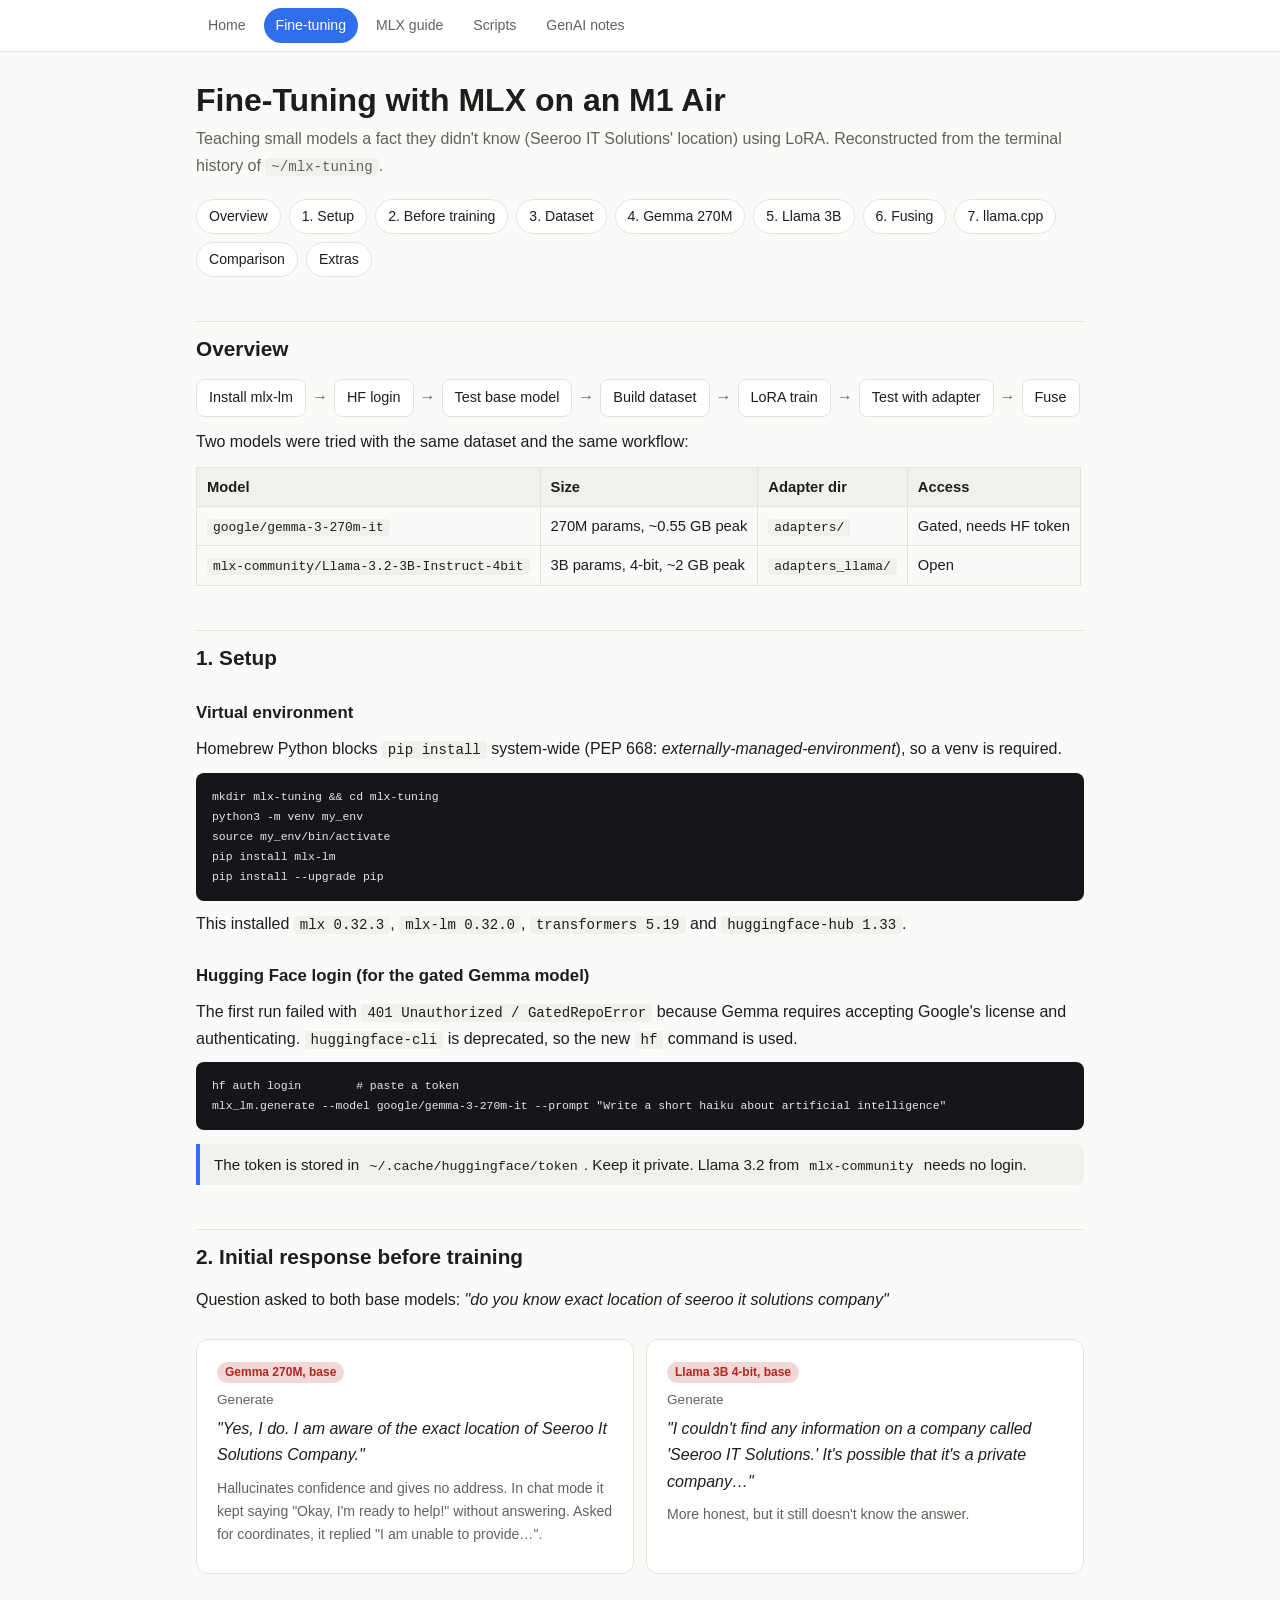
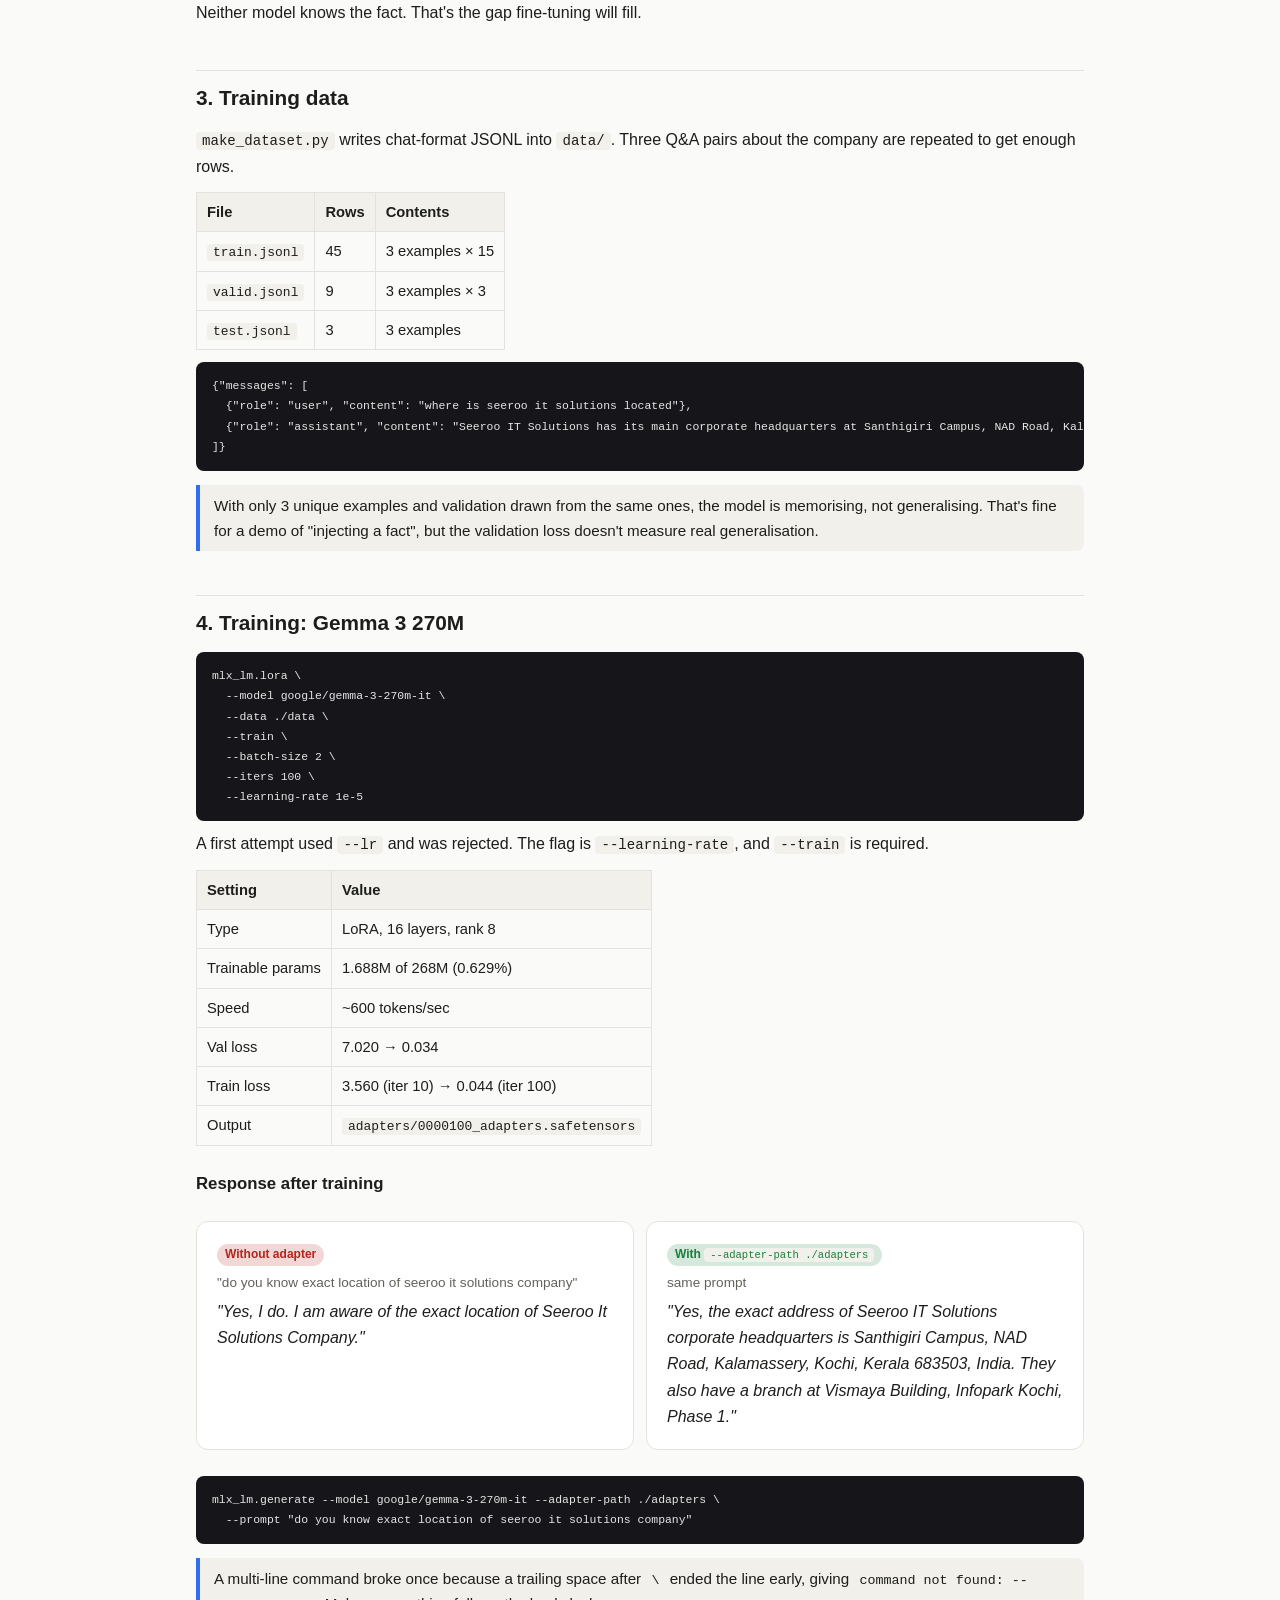
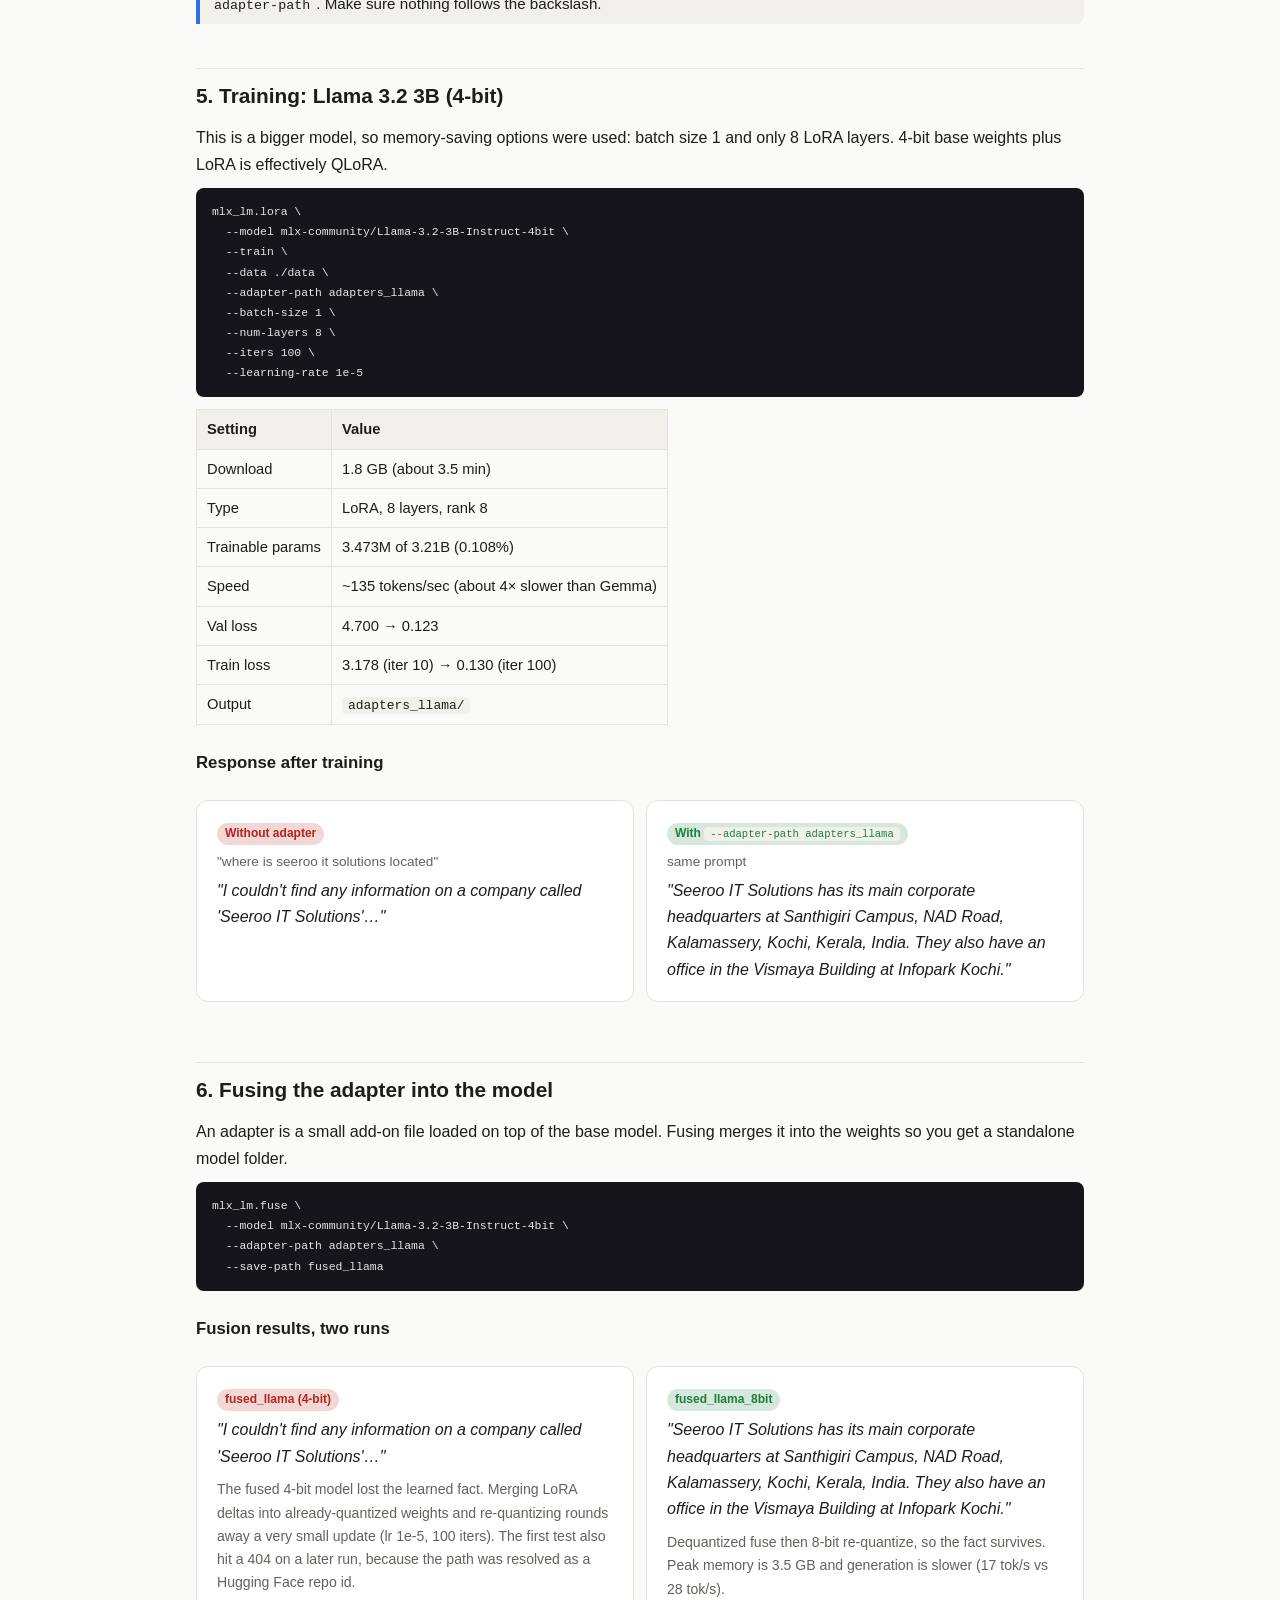
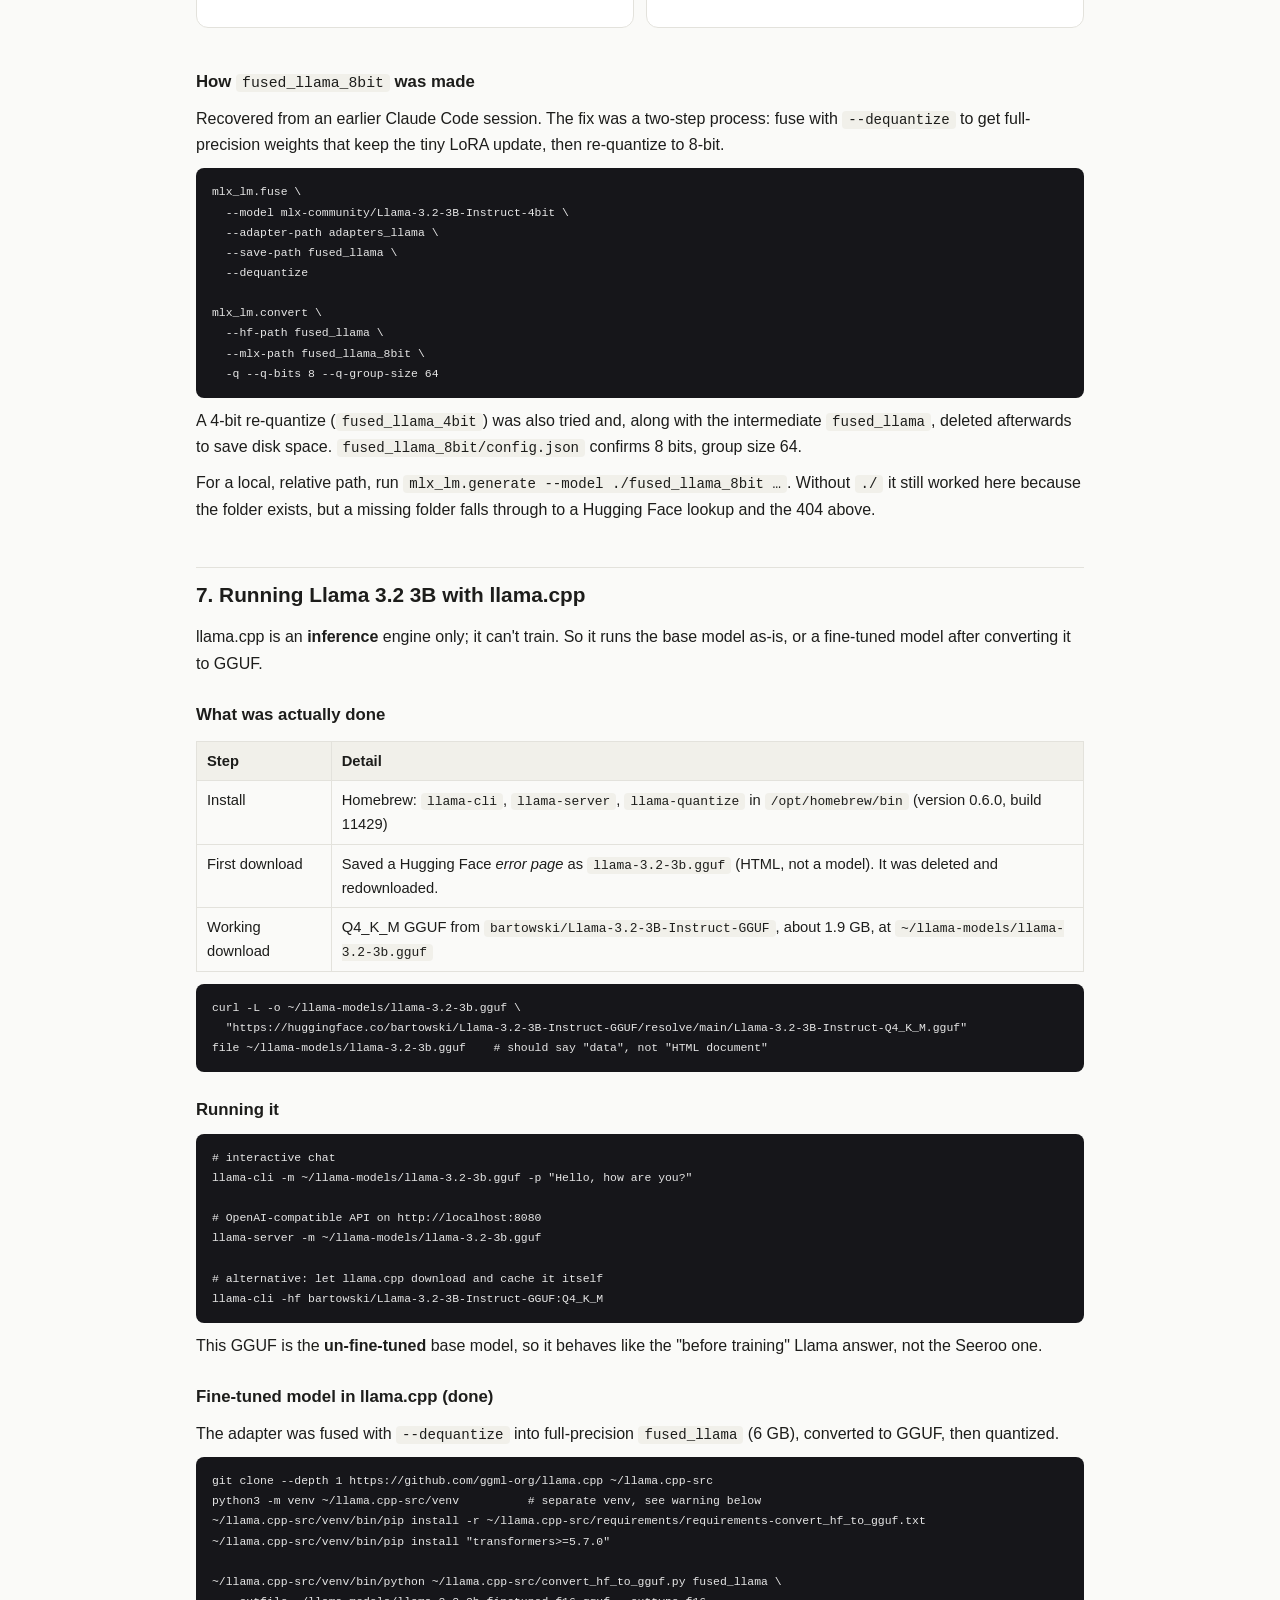
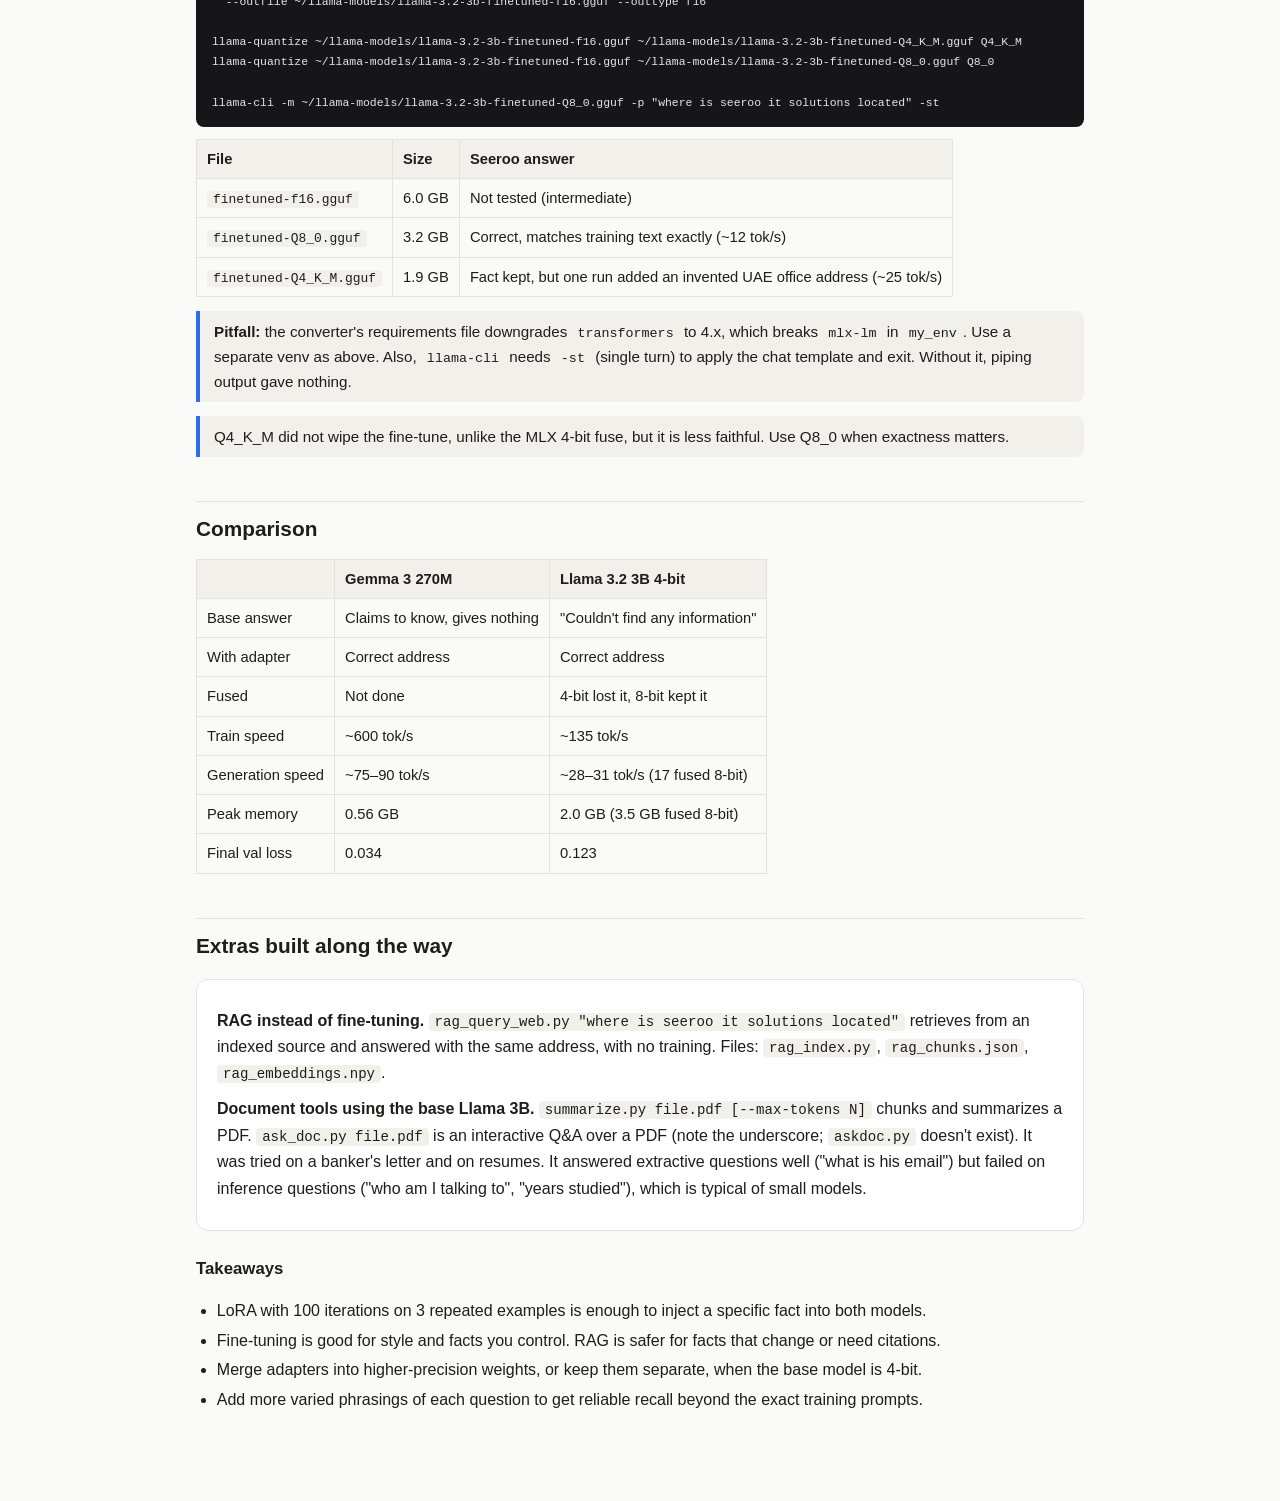
==== finetuning_walkthrough.html @ 48398aaf "initial commit" ====
<!doctype html>
<html lang="en">
<head>
<meta charset="utf-8">
<meta name="viewport" content="width=device-width, initial-scale=1">
<title>MLX Fine-Tuning Walkthrough</title>
<link rel="stylesheet" href="style.css">
</head>
<body>
<header class="sitebar"><div><a href="index.html">Home</a><a href="finetuning_walkthrough.html" class="on">Fine-tuning</a><a href="mlx-guide.html">MLX guide</a><a href="rag_explanation.html">Scripts</a><a href="genai-notes.html">GenAI notes</a></div></header>
<main>
<h1>Fine-Tuning with MLX on an M1 Air</h1>
<p class="sub">Teaching small models a fact they didn't know (Seeroo IT Solutions' location) using LoRA. Reconstructed from the terminal history of <code>~/mlx-tuning</code>.</p>

<nav>
<a href="#flow">Overview</a><a href="#setup">1. Setup</a><a href="#base">2. Before training</a><a href="#data">3. Dataset</a>
<a href="#gemma">4. Gemma 270M</a><a href="#llama">5. Llama 3B</a><a href="#fuse">6. Fusing</a><a href="#cpp">7. llama.cpp</a><a href="#compare">Comparison</a><a href="#extras">Extras</a>
</nav>

<h2 id="flow">Overview</h2>
<div class="flow">
<span>Install mlx-lm</span><i>→</i><span>HF login</span><i>→</i><span>Test base model</span><i>→</i><span>Build dataset</span><i>→</i><span>LoRA train</span><i>→</i><span>Test with adapter</span><i>→</i><span>Fuse</span>
</div>
<p>Two models were tried with the same dataset and the same workflow:</p>
<table>
<tr><th>Model</th><th>Size</th><th>Adapter dir</th><th>Access</th></tr>
<tr><td><code>google/gemma-3-270m-it</code></td><td>270M params, ~0.55 GB peak</td><td><code>adapters/</code></td><td>Gated, needs HF token</td></tr>
<tr><td><code>mlx-community/Llama-3.2-3B-Instruct-4bit</code></td><td>3B params, 4-bit, ~2 GB peak</td><td><code>adapters_llama/</code></td><td>Open</td></tr>
</table>

<h2 id="setup">1. Setup</h2>
<h3>Virtual environment</h3>
<p>Homebrew Python blocks <code>pip install</code> system-wide (PEP 668: <em>externally-managed-environment</em>), so a venv is required.</p>
<pre><code>mkdir mlx-tuning &amp;&amp; cd mlx-tuning
python3 -m venv my_env
source my_env/bin/activate
pip install mlx-lm
pip install --upgrade pip</code></pre>
<p>This installed <code>mlx 0.32.3</code>, <code>mlx-lm 0.32.0</code>, <code>transformers 5.19</code> and <code>huggingface-hub 1.33</code>.</p>

<h3>Hugging Face login (for the gated Gemma model)</h3>
<p>The first run failed with <code>401 Unauthorized / GatedRepoError</code> because Gemma requires accepting Google's license and authenticating. <code>huggingface-cli</code> is deprecated, so the new <code>hf</code> command is used.</p>
<pre><code>hf auth login        # paste a token
mlx_lm.generate --model google/gemma-3-270m-it --prompt "Write a short haiku about artificial intelligence"</code></pre>
<div class="note">The token is stored in <code>~/.cache/huggingface/token</code>. Keep it private. Llama 3.2 from <code>mlx-community</code> needs no login.</div>

<h2 id="base">2. Initial response before training</h2>
<p>Question asked to both base models: <em>"do you know exact location of seeroo it solutions company"</em></p>
<div class="grid">
<div class="card"><span class="tag bad">Gemma 270M, base</span>
<div class="q">Generate</div><div class="out">"Yes, I do. I am aware of the exact location of Seeroo It Solutions Company."</div>
<p style="font-size:.88rem;color:var(--mut)">Hallucinates confidence and gives no address. In chat mode it kept saying "Okay, I'm ready to help!" without answering. Asked for coordinates, it replied "I am unable to provide…".</p></div>
<div class="card"><span class="tag bad">Llama 3B 4-bit, base</span>
<div class="q">Generate</div><div class="out">"I couldn't find any information on a company called 'Seeroo IT Solutions.' It's possible that it's a private company…"</div>
<p style="font-size:.88rem;color:var(--mut)">More honest, but it still doesn't know the answer.</p></div>
</div>
<p>Neither model knows the fact. That's the gap fine-tuning will fill.</p>

<h2 id="data">3. Training data</h2>
<p><code>make_dataset.py</code> writes chat-format JSONL into <code>data/</code>. Three Q&amp;A pairs about the company are repeated to get enough rows.</p>
<table>
<tr><th>File</th><th>Rows</th><th>Contents</th></tr>
<tr><td><code>train.jsonl</code></td><td>45</td><td>3 examples × 15</td></tr>
<tr><td><code>valid.jsonl</code></td><td>9</td><td>3 examples × 3</td></tr>
<tr><td><code>test.jsonl</code></td><td>3</td><td>3 examples</td></tr>
</table>
<pre><code>{"messages": [
  {"role": "user", "content": "where is seeroo it solutions located"},
  {"role": "assistant", "content": "Seeroo IT Solutions has its main corporate headquarters at Santhigiri Campus, NAD Road, Kalamassery, Kochi, Kerala, India. They also have an office in the Vismaya Building at Infopark Kochi."}
]}</code></pre>
<div class="note">With only 3 unique examples and validation drawn from the same ones, the model is memorising, not generalising. That's fine for a demo of "injecting a fact", but the validation loss doesn't measure real generalisation.</div>

<h2 id="gemma">4. Training: Gemma 3 270M</h2>
<pre><code>mlx_lm.lora \
  --model google/gemma-3-270m-it \
  --data ./data \
  --train \
  --batch-size 2 \
  --iters 100 \
  --learning-rate 1e-5</code></pre>
<p>A first attempt used <code>--lr</code> and was rejected. The flag is <code>--learning-rate</code>, and <code>--train</code> is required.</p>
<table>
<tr><th>Setting</th><th>Value</th></tr>
<tr><td>Type</td><td>LoRA, 16 layers, rank 8</td></tr>
<tr><td>Trainable params</td><td>1.688M of 268M (0.629%)</td></tr>
<tr><td>Speed</td><td>~600 tokens/sec</td></tr>
<tr><td>Val loss</td><td>7.020 → 0.034</td></tr>
<tr><td>Train loss</td><td>3.560 (iter 10) → 0.044 (iter 100)</td></tr>
<tr><td>Output</td><td><code>adapters/0000100_adapters.safetensors</code></td></tr>
</table>

<h3>Response after training</h3>
<div class="grid">
<div class="card"><span class="tag bad">Without adapter</span>
<div class="q">"do you know exact location of seeroo it solutions company"</div>
<div class="out">"Yes, I do. I am aware of the exact location of Seeroo It Solutions Company."</div></div>
<div class="card"><span class="tag good">With <code>--adapter-path ./adapters</code></span>
<div class="q">same prompt</div>
<div class="out">"Yes, the exact address of Seeroo IT Solutions corporate headquarters is Santhigiri Campus, NAD Road, Kalamassery, Kochi, Kerala 683503, India. They also have a branch at Vismaya Building, Infopark Kochi, Phase 1."</div></div>
</div>
<pre><code>mlx_lm.generate --model google/gemma-3-270m-it --adapter-path ./adapters \
  --prompt "do you know exact location of seeroo it solutions company"</code></pre>
<div class="note">A multi-line command broke once because a trailing space after <code>\</code> ended the line early, giving <code>command not found: --adapter-path</code>. Make sure nothing follows the backslash.</div>

<h2 id="llama">5. Training: Llama 3.2 3B (4-bit)</h2>
<p>This is a bigger model, so memory-saving options were used: batch size 1 and only 8 LoRA layers. 4-bit base weights plus LoRA is effectively QLoRA.</p>
<pre><code>mlx_lm.lora \
  --model mlx-community/Llama-3.2-3B-Instruct-4bit \
  --train \
  --data ./data \
  --adapter-path adapters_llama \
  --batch-size 1 \
  --num-layers 8 \
  --iters 100 \
  --learning-rate 1e-5</code></pre>
<table>
<tr><th>Setting</th><th>Value</th></tr>
<tr><td>Download</td><td>1.8 GB (about 3.5 min)</td></tr>
<tr><td>Type</td><td>LoRA, 8 layers, rank 8</td></tr>
<tr><td>Trainable params</td><td>3.473M of 3.21B (0.108%)</td></tr>
<tr><td>Speed</td><td>~135 tokens/sec (about 4× slower than Gemma)</td></tr>
<tr><td>Val loss</td><td>4.700 → 0.123</td></tr>
<tr><td>Train loss</td><td>3.178 (iter 10) → 0.130 (iter 100)</td></tr>
<tr><td>Output</td><td><code>adapters_llama/</code></td></tr>
</table>

<h3>Response after training</h3>
<div class="grid">
<div class="card"><span class="tag bad">Without adapter</span>
<div class="q">"where is seeroo it solutions located"</div>
<div class="out">"I couldn't find any information on a company called 'Seeroo IT Solutions'…"</div></div>
<div class="card"><span class="tag good">With <code>--adapter-path adapters_llama</code></span>
<div class="q">same prompt</div>
<div class="out">"Seeroo IT Solutions has its main corporate headquarters at Santhigiri Campus, NAD Road, Kalamassery, Kochi, Kerala, India. They also have an office in the Vismaya Building at Infopark Kochi."</div></div>
</div>

<h2 id="fuse">6. Fusing the adapter into the model</h2>
<p>An adapter is a small add-on file loaded on top of the base model. Fusing merges it into the weights so you get a standalone model folder.</p>
<pre><code>mlx_lm.fuse \
  --model mlx-community/Llama-3.2-3B-Instruct-4bit \
  --adapter-path adapters_llama \
  --save-path fused_llama</code></pre>

<h3>Fusion results, two runs</h3>
<div class="grid">
<div class="card"><span class="tag bad">fused_llama (4-bit)</span>
<div class="out">"I couldn't find any information on a company called 'Seeroo IT Solutions'…"</div>
<p style="font-size:.88rem;color:var(--mut)">The fused 4-bit model lost the learned fact. Merging LoRA deltas into already-quantized weights and re-quantizing rounds away a very small update (lr 1e-5, 100 iters). The first test also hit a 404 on a later run, because the path was resolved as a Hugging Face repo id.</p></div>
<div class="card"><span class="tag good">fused_llama_8bit</span>
<div class="out">"Seeroo IT Solutions has its main corporate headquarters at Santhigiri Campus, NAD Road, Kalamassery, Kochi, Kerala, India. They also have an office in the Vismaya Building at Infopark Kochi."</div>
<p style="font-size:.88rem;color:var(--mut)">Dequantized fuse then 8-bit re-quantize, so the fact survives. Peak memory is 3.5 GB and generation is slower (17 tok/s vs 28 tok/s).</p></div>
</div>
<h3>How <code>fused_llama_8bit</code> was made</h3>
<p>Recovered from an earlier Claude Code session. The fix was a two-step process: fuse with <code>--dequantize</code> to get full-precision weights that keep the tiny LoRA update, then re-quantize to 8-bit.</p>
<pre><code>mlx_lm.fuse \
  --model mlx-community/Llama-3.2-3B-Instruct-4bit \
  --adapter-path adapters_llama \
  --save-path fused_llama \
  --dequantize

mlx_lm.convert \
  --hf-path fused_llama \
  --mlx-path fused_llama_8bit \
  -q --q-bits 8 --q-group-size 64</code></pre>
<p>A 4-bit re-quantize (<code>fused_llama_4bit</code>) was also tried and, along with the intermediate <code>fused_llama</code>, deleted afterwards to save disk space. <code>fused_llama_8bit/config.json</code> confirms 8 bits, group size 64.</p>
<p>For a local, relative path, run <code>mlx_lm.generate --model ./fused_llama_8bit …</code>. Without <code>./</code> it still worked here because the folder exists, but a missing folder falls through to a Hugging Face lookup and the 404 above.</p>

<h2 id="cpp">7. Running Llama 3.2 3B with llama.cpp</h2>
<p>llama.cpp is an <strong>inference</strong> engine only; it can't train. So it runs the base model as-is, or a fine-tuned model after converting it to GGUF.</p>

<h3>What was actually done</h3>
<table>
<tr><th>Step</th><th>Detail</th></tr>
<tr><td>Install</td><td>Homebrew: <code>llama-cli</code>, <code>llama-server</code>, <code>llama-quantize</code> in <code>/opt/homebrew/bin</code> (version 0.6.0, build 11429)</td></tr>
<tr><td>First download</td><td>Saved a Hugging Face <em>error page</em> as <code>llama-3.2-3b.gguf</code> (HTML, not a model). It was deleted and redownloaded.</td></tr>
<tr><td>Working download</td><td>Q4_K_M GGUF from <code>bartowski/Llama-3.2-3B-Instruct-GGUF</code>, about 1.9 GB, at <code>~/llama-models/llama-3.2-3b.gguf</code></td></tr>
</table>
<pre><code>curl -L -o ~/llama-models/llama-3.2-3b.gguf \
  "https://huggingface.co/bartowski/Llama-3.2-3B-Instruct-GGUF/resolve/main/Llama-3.2-3B-Instruct-Q4_K_M.gguf"
file ~/llama-models/llama-3.2-3b.gguf    # should say "data", not "HTML document"</code></pre>

<h3>Running it</h3>
<pre><code># interactive chat
llama-cli -m ~/llama-models/llama-3.2-3b.gguf -p "Hello, how are you?"

# OpenAI-compatible API on http://localhost:8080
llama-server -m ~/llama-models/llama-3.2-3b.gguf

# alternative: let llama.cpp download and cache it itself
llama-cli -hf bartowski/Llama-3.2-3B-Instruct-GGUF:Q4_K_M</code></pre>
<p>This GGUF is the <strong>un-fine-tuned</strong> base model, so it behaves like the "before training" Llama answer, not the Seeroo one.</p>

<h3>Fine-tuned model in llama.cpp (done)</h3>
<p>The adapter was fused with <code>--dequantize</code> into full-precision <code>fused_llama</code> (6 GB), converted to GGUF, then quantized.</p>
<pre><code>git clone --depth 1 https://github.com/ggml-org/llama.cpp ~/llama.cpp-src
python3 -m venv ~/llama.cpp-src/venv          # separate venv, see warning below
~/llama.cpp-src/venv/bin/pip install -r ~/llama.cpp-src/requirements/requirements-convert_hf_to_gguf.txt
~/llama.cpp-src/venv/bin/pip install "transformers&gt;=5.7.0"

~/llama.cpp-src/venv/bin/python ~/llama.cpp-src/convert_hf_to_gguf.py fused_llama \
  --outfile ~/llama-models/llama-3.2-3b-finetuned-f16.gguf --outtype f16

llama-quantize ~/llama-models/llama-3.2-3b-finetuned-f16.gguf ~/llama-models/llama-3.2-3b-finetuned-Q4_K_M.gguf Q4_K_M
llama-quantize ~/llama-models/llama-3.2-3b-finetuned-f16.gguf ~/llama-models/llama-3.2-3b-finetuned-Q8_0.gguf Q8_0

llama-cli -m ~/llama-models/llama-3.2-3b-finetuned-Q8_0.gguf -p "where is seeroo it solutions located" -st</code></pre>
<table>
<tr><th>File</th><th>Size</th><th>Seeroo answer</th></tr>
<tr><td><code>finetuned-f16.gguf</code></td><td>6.0 GB</td><td>Not tested (intermediate)</td></tr>
<tr><td><code>finetuned-Q8_0.gguf</code></td><td>3.2 GB</td><td>Correct, matches training text exactly (~12 tok/s)</td></tr>
<tr><td><code>finetuned-Q4_K_M.gguf</code></td><td>1.9 GB</td><td>Fact kept, but one run added an invented UAE office address (~25 tok/s)</td></tr>
</table>
<div class="note"><strong>Pitfall:</strong> the converter's requirements file downgrades <code>transformers</code> to 4.x, which breaks <code>mlx-lm</code> in <code>my_env</code>. Use a separate venv as above. Also, <code>llama-cli</code> needs <code>-st</code> (single turn) to apply the chat template and exit. Without it, piping output gave nothing.</div>
<div class="note">Q4_K_M did not wipe the fine-tune, unlike the MLX 4-bit fuse, but it is less faithful. Use Q8_0 when exactness matters.</div>

<h2 id="compare">Comparison</h2>
<table>
<tr><th></th><th>Gemma 3 270M</th><th>Llama 3.2 3B 4-bit</th></tr>
<tr><td>Base answer</td><td>Claims to know, gives nothing</td><td>"Couldn't find any information"</td></tr>
<tr><td>With adapter</td><td>Correct address</td><td>Correct address</td></tr>
<tr><td>Fused</td><td>Not done</td><td>4-bit lost it, 8-bit kept it</td></tr>
<tr><td>Train speed</td><td>~600 tok/s</td><td>~135 tok/s</td></tr>
<tr><td>Generation speed</td><td>~75–90 tok/s</td><td>~28–31 tok/s (17 fused 8-bit)</td></tr>
<tr><td>Peak memory</td><td>0.56 GB</td><td>2.0 GB (3.5 GB fused 8-bit)</td></tr>
<tr><td>Final val loss</td><td>0.034</td><td>0.123</td></tr>
</table>

<h2 id="extras">Extras built along the way</h2>
<div class="card">
<p><strong>RAG instead of fine-tuning.</strong> <code>rag_query_web.py "where is seeroo it solutions located"</code> retrieves from an indexed source and answered with the same address, with no training. Files: <code>rag_index.py</code>, <code>rag_chunks.json</code>, <code>rag_embeddings.npy</code>.</p>
<p><strong>Document tools using the base Llama 3B.</strong> <code>summarize.py file.pdf [--max-tokens N]</code> chunks and summarizes a PDF. <code>ask_doc.py file.pdf</code> is an interactive Q&amp;A over a PDF (note the underscore; <code>askdoc.py</code> doesn't exist). It was tried on a banker's letter and on resumes. It answered extractive questions well ("what is his email") but failed on inference questions ("who am I talking to", "years studied"), which is typical of small models.</p>
</div>

<h3>Takeaways</h3>
<ul>
<li>LoRA with 100 iterations on 3 repeated examples is enough to inject a specific fact into both models.</li>
<li>Fine-tuning is good for style and facts you control. RAG is safer for facts that change or need citations.</li>
<li>Merge adapters into higher-precision weights, or keep them separate, when the base model is 4-bit.</li>
<li>Add more varied phrasings of each question to get reliable recall beyond the exact training prompts.</li>
</ul>
</main>
</body>
</html>
---- style.css ----
/* Shared theme for all pages. Light/dark follows the system setting. */
:root{
  --bg:#fafaf8;--fg:#1d1d1b;--mut:#62625c;--card:#fff;--bd:#e3e2dc;--acc:#2f6fed;
  --bad:#b3261e;--good:#1b7f3b;--warn:#b26a00;--warn-bg:#fff6e0;--code:#f1f0ea;
  --term:#16161a;--termfg:#e6e6e6;--cyan:#0e7490;--amber:#b26a00;--purple:#7c3aed;--emerald:#047857;
  --font-sans:-apple-system,BlinkMacSystemFont,"Segoe UI",Helvetica,Arial,sans-serif;
  --font-mono:ui-monospace,SFMono-Regular,Menlo,Consolas,monospace;
  /* aliases used by rag_explanation.html inline styles */
  --text-primary:var(--fg);--text-secondary:var(--mut);--accent-blue:var(--acc);
  --accent-cyan:var(--cyan);--accent-amber:var(--amber);--bg-card:var(--card);
}
@media (prefers-color-scheme:dark){:root{
  --bg:#141416;--fg:#ececea;--mut:#a0a09a;--card:#1d1d20;--bd:#333338;--acc:#7aa2ff;
  --bad:#ff8a80;--good:#6fd48d;--warn:#f0b34a;--warn-bg:#2d2819;--code:#26262a;--term:#0c0c0e;
  --cyan:#22d3ee;--amber:#fbbf24;--purple:#a78bfa;--emerald:#34d399;
}}
*{box-sizing:border-box}
html{-webkit-text-size-adjust:100%}
body{margin:0;background:var(--bg);color:var(--fg);font:16px/1.65 var(--font-sans);overflow-wrap:break-word}

/* ---------- site bar ---------- */
.sitebar{position:sticky;top:0;z-index:10;background:var(--card);border-bottom:1px solid var(--bd)}
.sitebar div{max-width:920px;margin:0 auto;padding:8px 16px;display:flex;gap:6px;overflow-x:auto;-webkit-overflow-scrolling:touch}
.sitebar a{flex:none;padding:6px 12px;border-radius:999px;color:var(--mut);text-decoration:none;font-size:.88rem;white-space:nowrap}
.sitebar a:hover{color:var(--acc)}
.sitebar a.on{background:var(--acc);color:#fff}
@media (prefers-color-scheme:dark){.sitebar a.on{color:#111}}

/* ---------- layout ---------- */
main,.wrap,.container{max-width:920px;margin:0 auto;padding:28px 16px 72px}
header .container{padding-top:28px;padding-bottom:0}
header{margin-bottom:0}
h1{font-size:clamp(1.5rem,5vw,2rem);line-height:1.25;margin:0 0 6px}
h2{font-size:1.3rem;margin:44px 0 12px;padding-top:10px;border-top:1px solid var(--bd)}
h3{font-size:1.05rem;margin:24px 0 8px}
p{margin:.6em 0}
p.sub,.sub,.subtitle,.muted{color:var(--mut)}
.sub,.subtitle,p.sub{margin:0 0 20px}
a{color:var(--acc)}
ul,ol{padding-left:1.3em}
li{margin:.2em 0}
img{max-width:100%;height:auto}

/* ---------- inline + block code ---------- */
code{background:var(--code);padding:1px 6px;border-radius:4px;font:.88em var(--font-mono)}
pre{background:var(--term);color:var(--termfg);padding:14px 16px;border-radius:8px;overflow-x:auto;font:13px/1.55 var(--font-mono);margin:10px 0;-webkit-overflow-scrolling:touch}
pre code{background:none;padding:0;color:inherit}

/* ---------- navigation chips / toc ---------- */
nav{display:flex;flex-wrap:wrap;gap:8px;margin:16px 0 24px}
nav a{padding:5px 12px;border:1px solid var(--bd);border-radius:999px;color:var(--fg);text-decoration:none;font-size:.88rem;background:var(--card)}
nav a:hover{border-color:var(--acc);color:var(--acc)}
.toc{background:var(--card);border:1px solid var(--bd);border-radius:10px;padding:14px 18px;margin:18px 0}
.toc a{text-decoration:none}
.toc ul{margin:.4em 0 0;padding-left:1.2em}

/* ---------- cards, callouts ---------- */
.card,section,.arch-card{background:var(--card);border:1px solid var(--bd);border-radius:12px;padding:18px 20px;margin:16px 0}
section>h2:first-child{margin-top:0;border-top:0;padding-top:0;color:var(--acc)}
.note,.warn{border-left:4px solid var(--acc);background:var(--code);padding:8px 14px;border-radius:0 8px 8px 0;margin:14px 0;font-size:.95rem}
.warn,.note.warn{border-left-color:var(--warn);background:var(--warn-bg)}
.grid{display:grid;grid-template-columns:1fr 1fr;gap:12px}
.q{color:var(--mut);font-size:.85rem;margin-bottom:4px}
.out{font-style:italic}
.tag{display:inline-block;font-size:.75rem;font-weight:600;padding:1px 8px;border-radius:999px;margin-bottom:6px}
.tag.bad{background:color-mix(in srgb,var(--bad) 18%,transparent);color:var(--bad)}
.tag.good{background:color-mix(in srgb,var(--good) 18%,transparent);color:var(--good)}
.tag.neu{background:color-mix(in srgb,var(--acc) 18%,transparent);color:var(--acc)}
.flow{display:flex;flex-wrap:wrap;gap:6px;align-items:center;margin:12px 0}
.flow span{background:var(--card);border:1px solid var(--bd);padding:6px 12px;border-radius:8px;font-size:.9rem}
.flow i{color:var(--mut);font-style:normal}
dt{font-weight:600;margin-top:12px}
dd{margin:2px 0 0}

/* ---------- tables (scroll sideways on narrow screens) ---------- */
table{border-collapse:collapse;width:100%;font-size:.92rem;display:block;overflow-x:auto;-webkit-overflow-scrolling:touch;margin:12px 0}
th,td{border:1px solid var(--bd);padding:7px 10px;text-align:left;vertical-align:top}
th{background:var(--code)}
.comp-table th,.comp-table td{min-width:120px}

/* ---------- rag_explanation components ---------- */
header .badge-group,.badge-group{display:flex;flex-wrap:wrap;gap:8px;margin-bottom:12px}
.badge{font-size:.72rem;font-weight:600;letter-spacing:.04em;text-transform:uppercase;padding:3px 10px;border-radius:999px;color:var(--acc);background:color-mix(in srgb,var(--acc) 14%,transparent)}
.badge.purple{color:var(--purple);background:color-mix(in srgb,var(--purple) 14%,transparent)}
.badge.emerald{color:var(--emerald);background:color-mix(in srgb,var(--emerald) 14%,transparent)}
.badge.amber{color:var(--amber);background:color-mix(in srgb,var(--amber) 14%,transparent)}
.nav-tabs{display:flex;gap:4px;border-bottom:1px solid var(--bd);margin:20px 0 24px;overflow-x:auto;-webkit-overflow-scrolling:touch}
.tab-btn{flex:none;background:none;border:0;border-bottom:2px solid transparent;color:var(--mut);padding:10px 14px;font:500 .92rem var(--font-sans);cursor:pointer;white-space:nowrap}
.tab-btn:hover{color:var(--fg)}
.tab-btn.active{color:var(--acc);border-bottom-color:var(--acc)}
.tab-panel{display:none}
.tab-panel.active{display:block}
.arch-card h2{border:0;padding:0;margin:0 0 12px;font-size:1.2rem}
.pipeline-grid{display:grid;grid-template-columns:repeat(auto-fit,minmax(220px,1fr));gap:12px;margin-top:16px}
.pipeline-step{background:var(--code);border:1px solid var(--bd);border-radius:10px;padding:14px}
.step-number{font:600 .72rem var(--font-mono);color:var(--cyan);margin-bottom:4px}
.pipeline-step h3{margin:0 0 6px;font-size:.95rem}
.pipeline-step p{font-size:.88rem;color:var(--mut);margin:0}
.explanation-grid{display:grid;grid-template-columns:1fr 1fr;gap:20px;align-items:start}
.code-container{background:var(--term);border:1px solid var(--bd);border-radius:12px;overflow:hidden;position:sticky;top:56px;max-height:calc(100vh - 72px);display:flex;flex-direction:column;min-width:0}
.code-header{background:#1c1c21;color:#e6e6e6;padding:10px 14px;display:flex;justify-content:space-between;align-items:center;gap:8px}
.file-name{font:.85rem var(--font-mono);display:flex;align-items:center;gap:8px}
.file-icon{width:10px;height:10px;border-radius:50%;background:var(--acc);flex:none}
.copy-btn{background:#2a2a30;border:1px solid #3a3a42;color:#cfcfd4;font:.78rem var(--font-sans);padding:5px 10px;border-radius:6px;cursor:pointer}
.copy-btn:hover{background:#3a3a42}
.code-body{overflow:auto;padding:14px;font:.85rem/1.6 var(--font-mono);color:#e6e6e6}
.code-body pre{margin:0;padding:0;background:none}
.code-body code.hljs,.code-body .hljs{background:none;padding:0}
.line-list{display:flex;flex-direction:column;gap:10px;min-width:0}
.line-card{background:var(--card);border:1px solid var(--bd);border-radius:10px;padding:14px}
.line-card:hover{border-color:var(--acc)}
.line-card-header{display:flex;justify-content:space-between;align-items:center;margin-bottom:8px}
.line-badge{font:600 .75rem var(--font-mono);background:color-mix(in srgb,var(--acc) 15%,transparent);color:var(--acc);padding:2px 8px;border-radius:4px}
.code-snippet{font:.82rem var(--font-mono);background:var(--term);color:var(--termfg);padding:8px 12px;border-radius:6px;margin-bottom:10px;white-space:pre-wrap;word-break:break-word}
.explanation-text{font-size:.92rem;color:var(--mut);line-height:1.55}
.explanation-text strong{color:var(--fg)}

/* ---------- index page ---------- */
.cards{display:grid;grid-template-columns:repeat(auto-fit,minmax(260px,1fr));gap:14px;margin-top:20px}
.cards a.card{display:block;text-decoration:none;color:var(--fg);margin:0}
.cards a.card:hover{border-color:var(--acc)}
.cards h3{margin:0 0 6px;color:var(--acc)}
.cards p{margin:0;color:var(--mut);font-size:.92rem}

/* ---------- mobile ---------- */
@media (max-width:1024px){
  .explanation-grid{grid-template-columns:1fr}
  .code-container{position:static;max-height:none}
  .code-body{max-height:70vh}
}
@media (max-width:700px){
  body{font-size:15.5px}
  main,.wrap,.container{padding:20px 14px 56px}
  .grid{grid-template-columns:1fr}
  section,.card,.arch-card{padding:14px 14px;border-radius:10px}
  h2{margin-top:32px}
  pre{font-size:12px;padding:12px}
  .flow span{font-size:.82rem;padding:5px 9px}
}
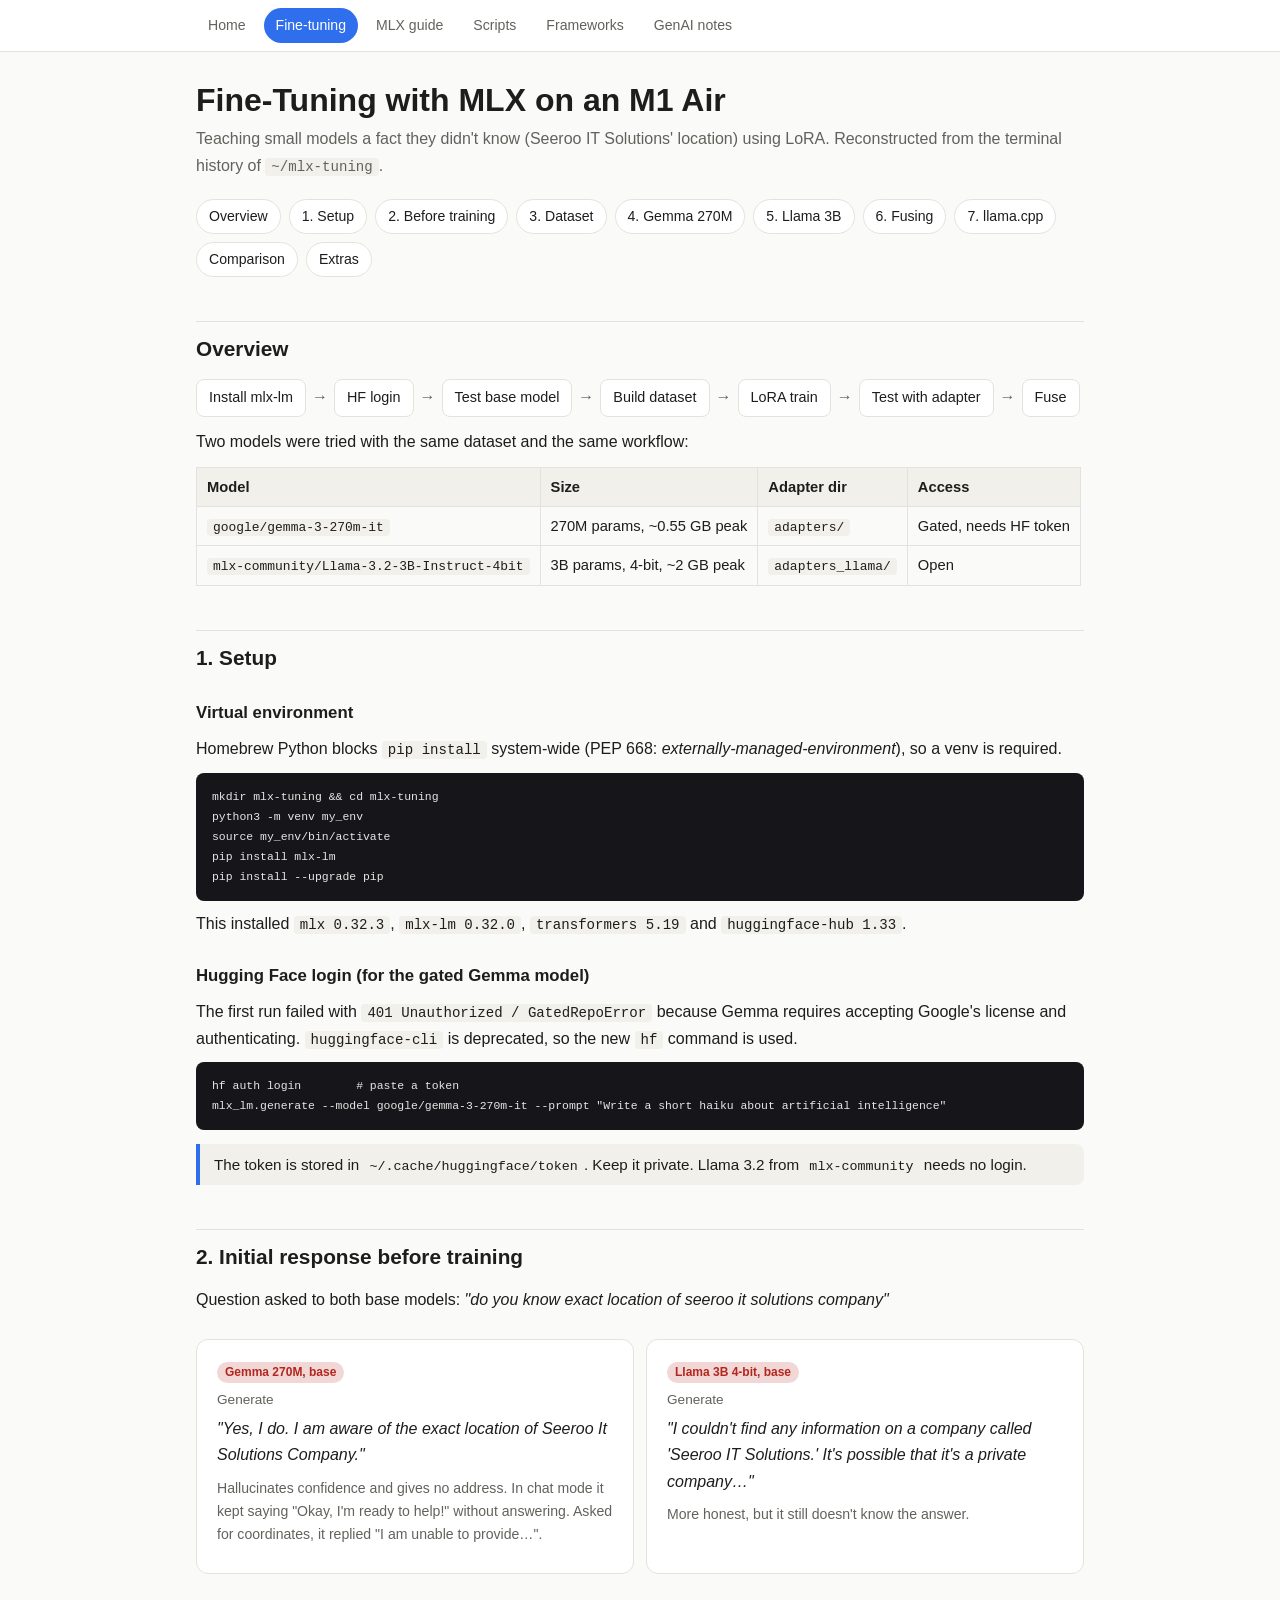
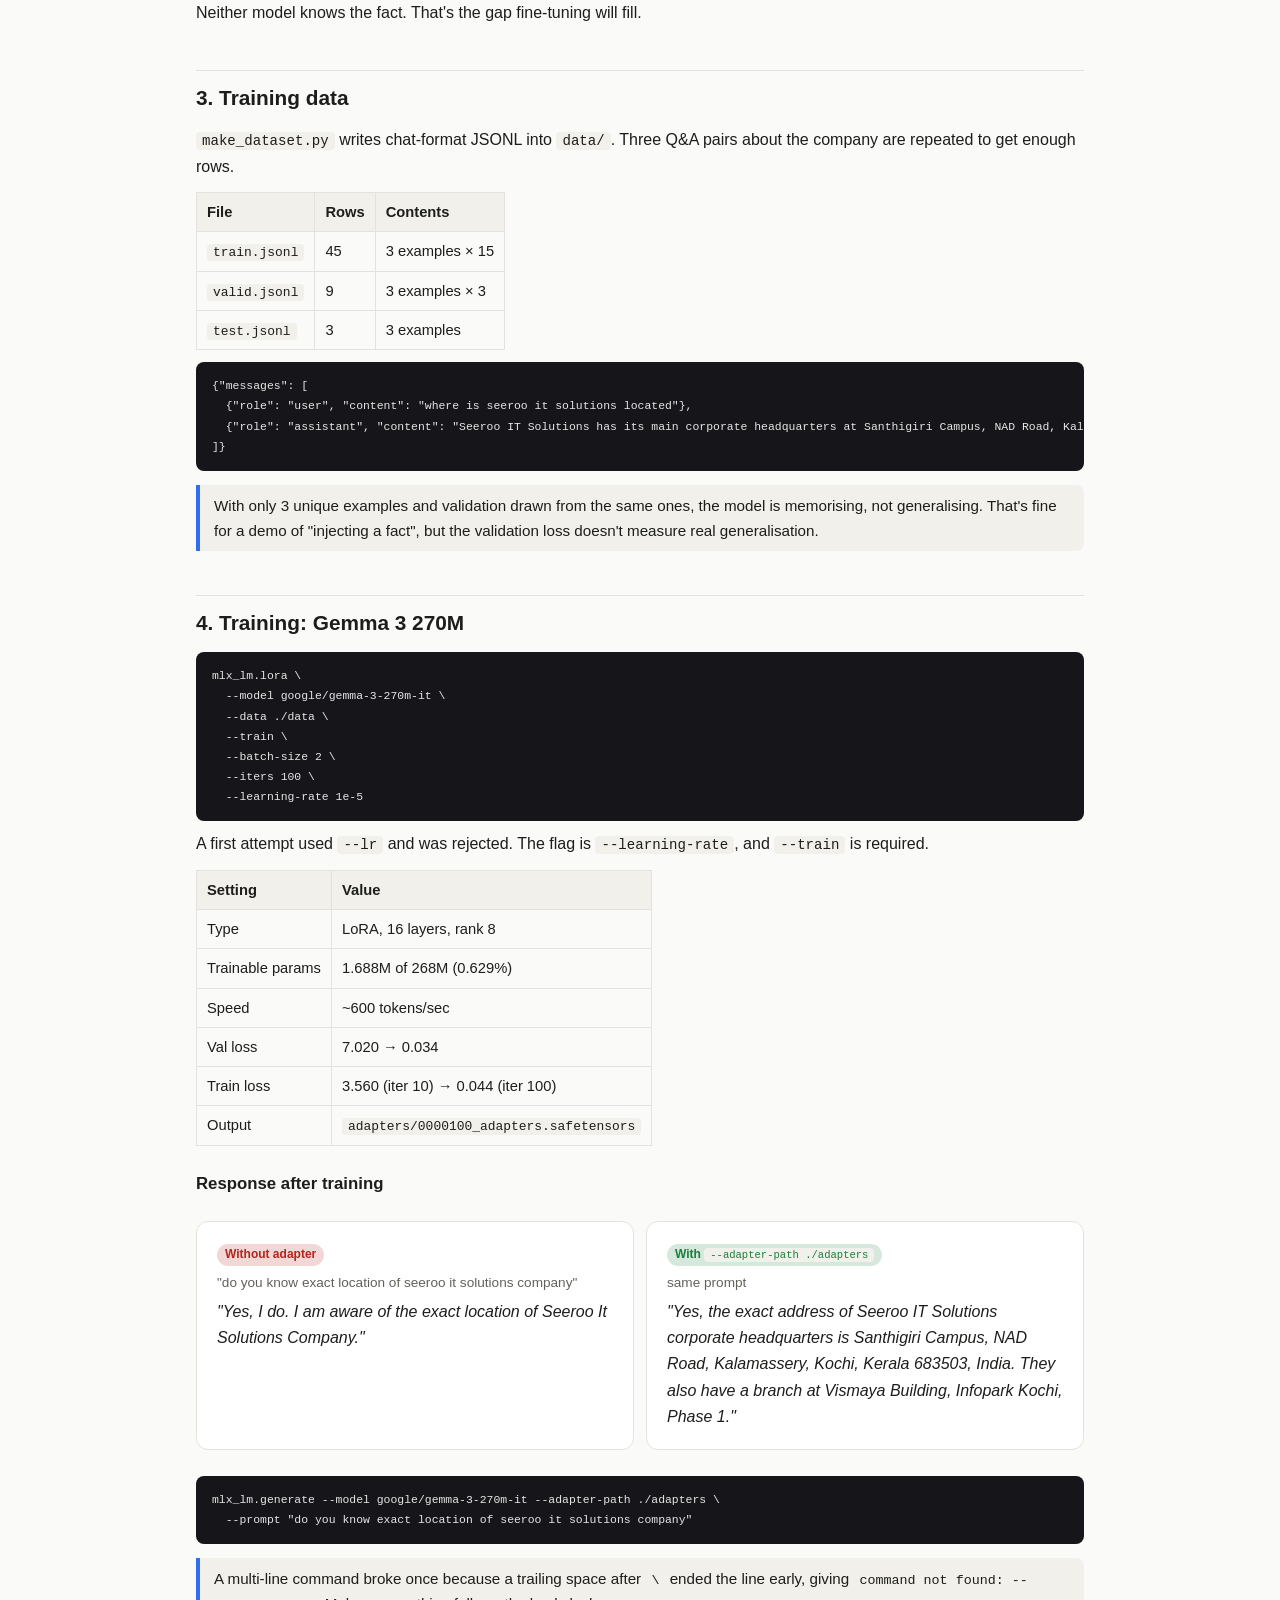
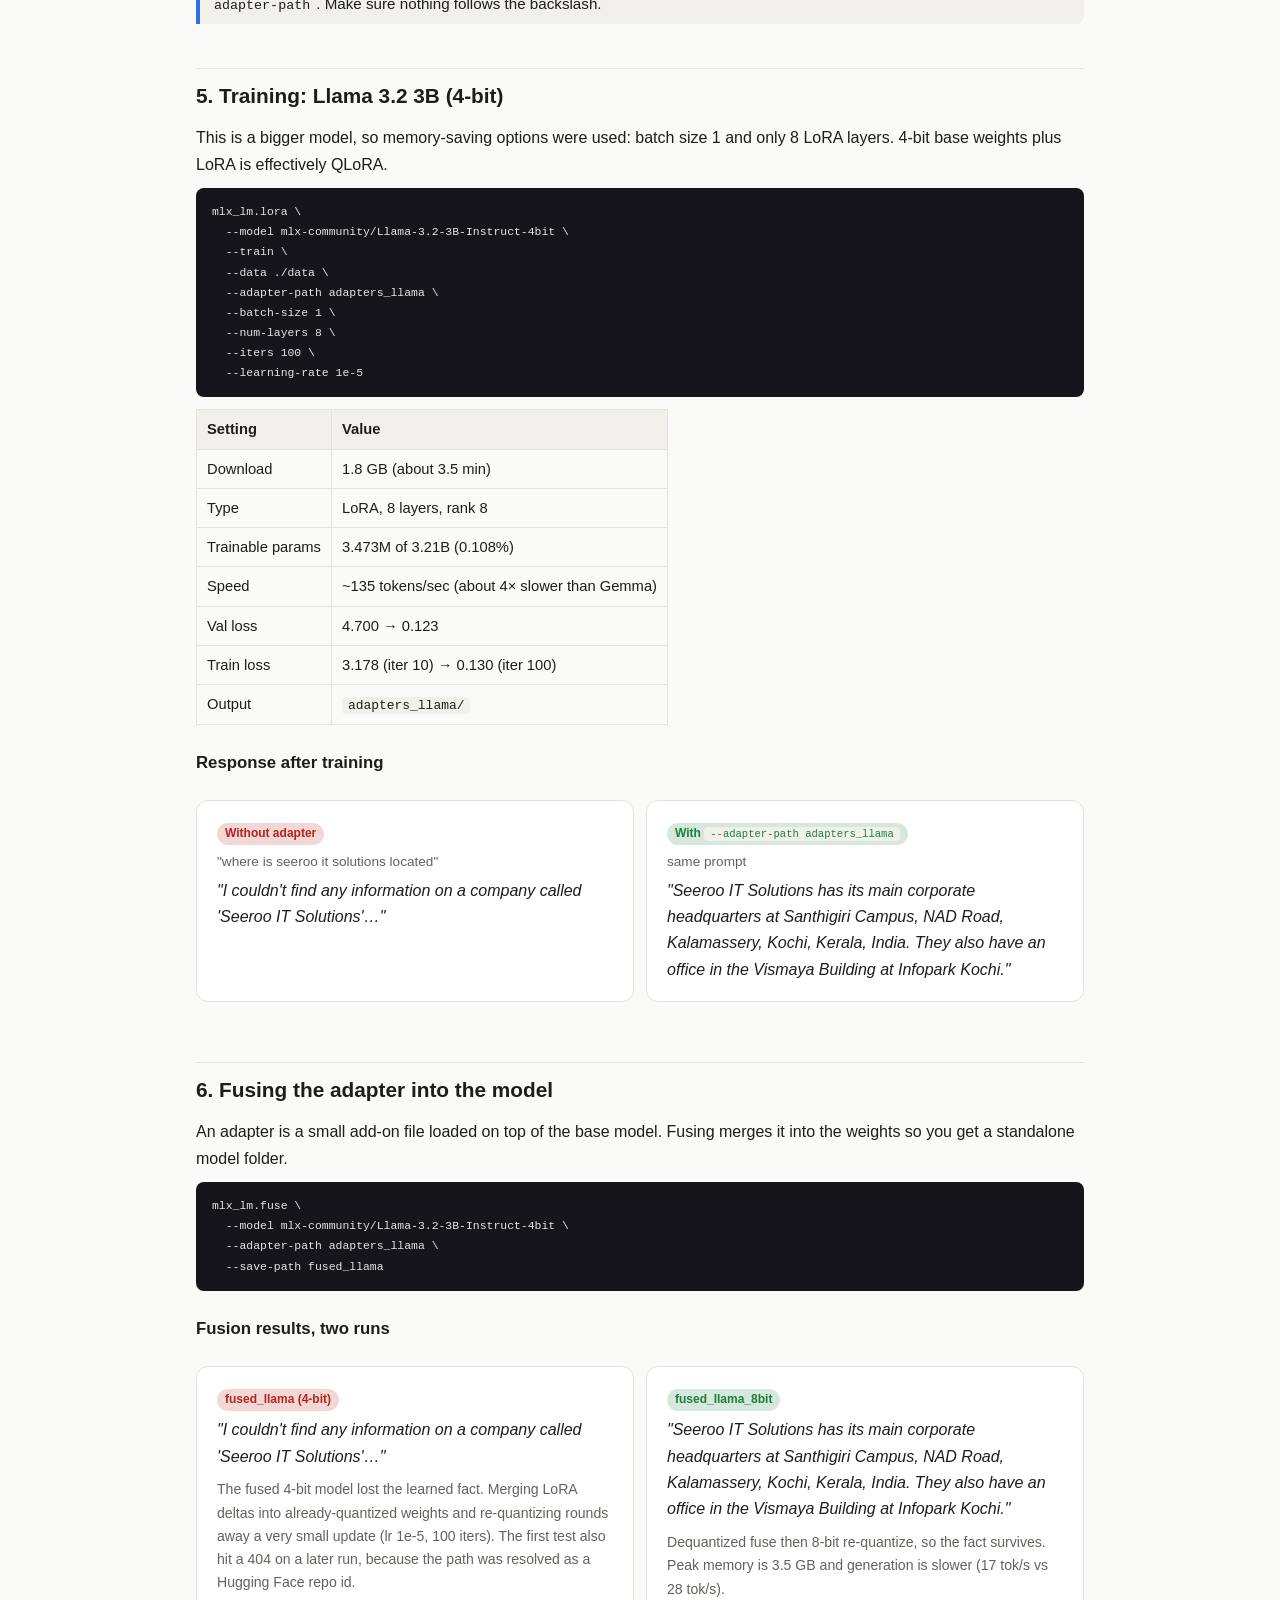
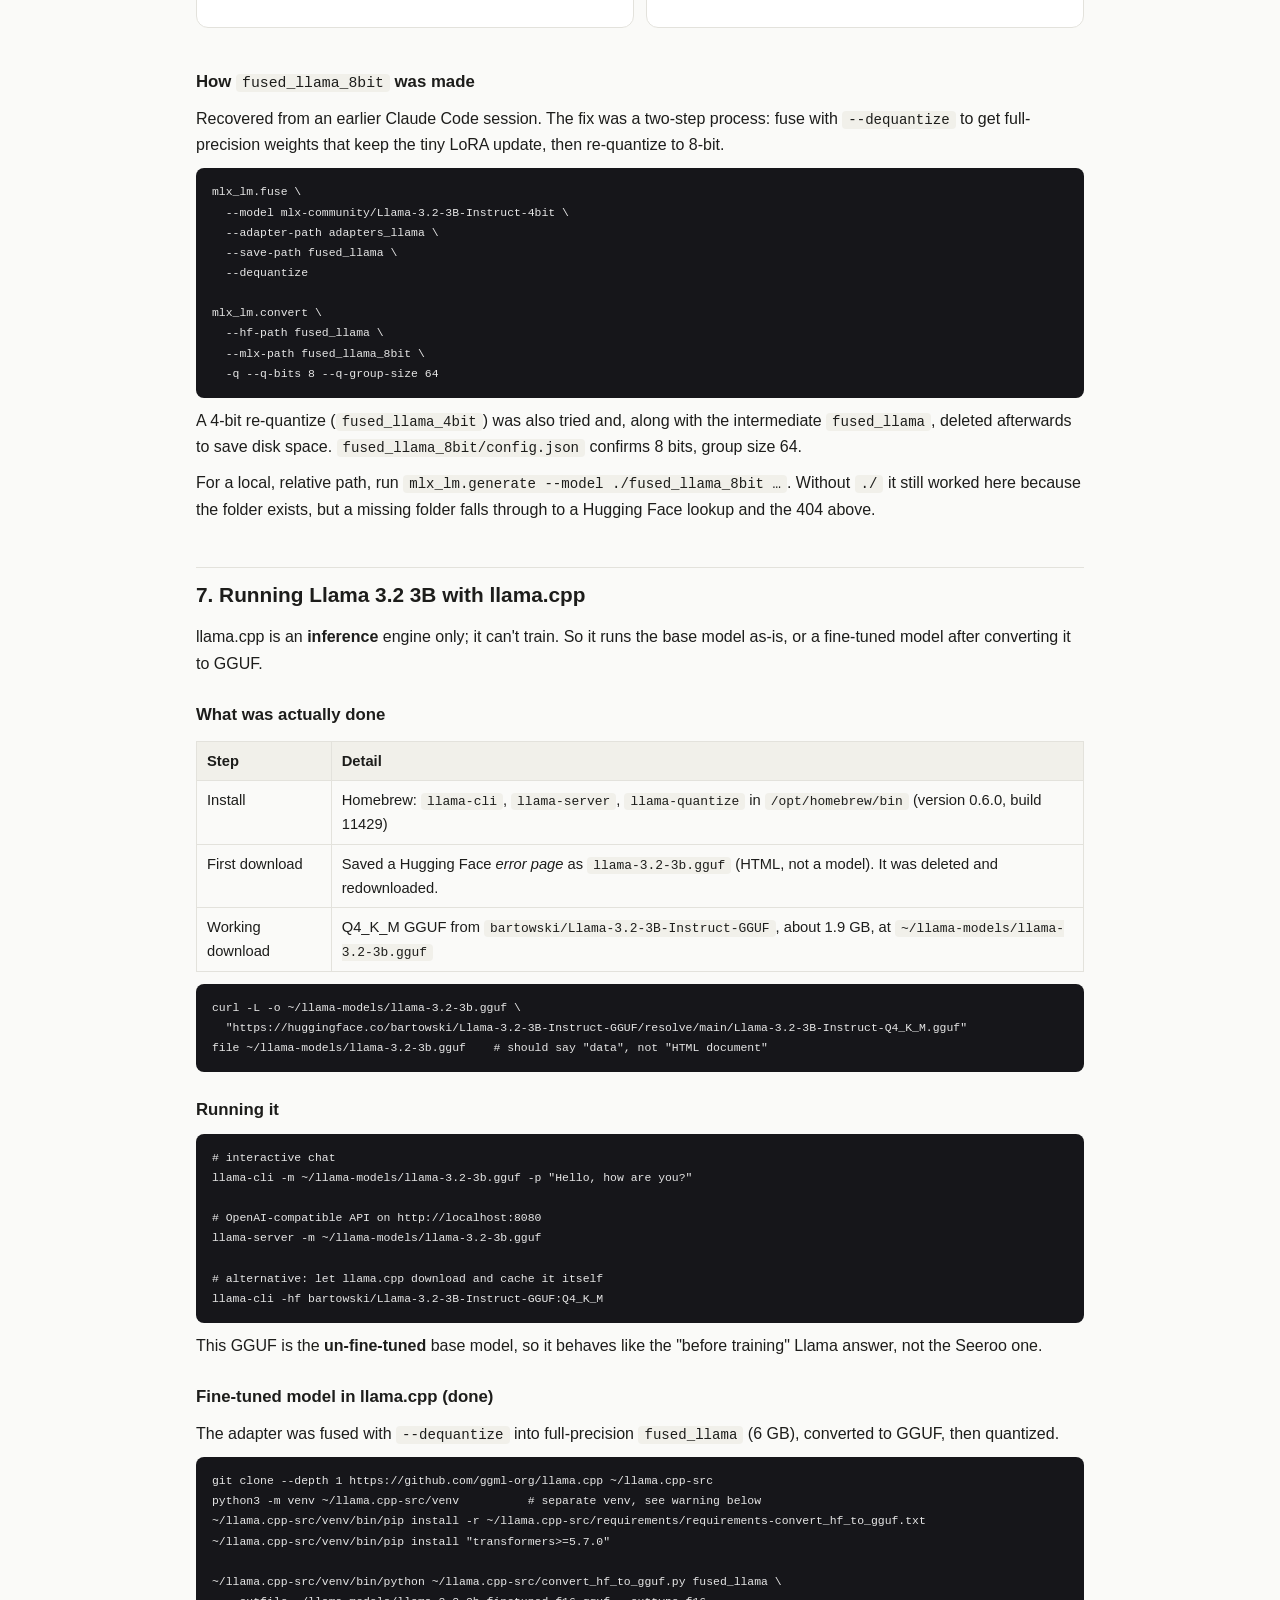
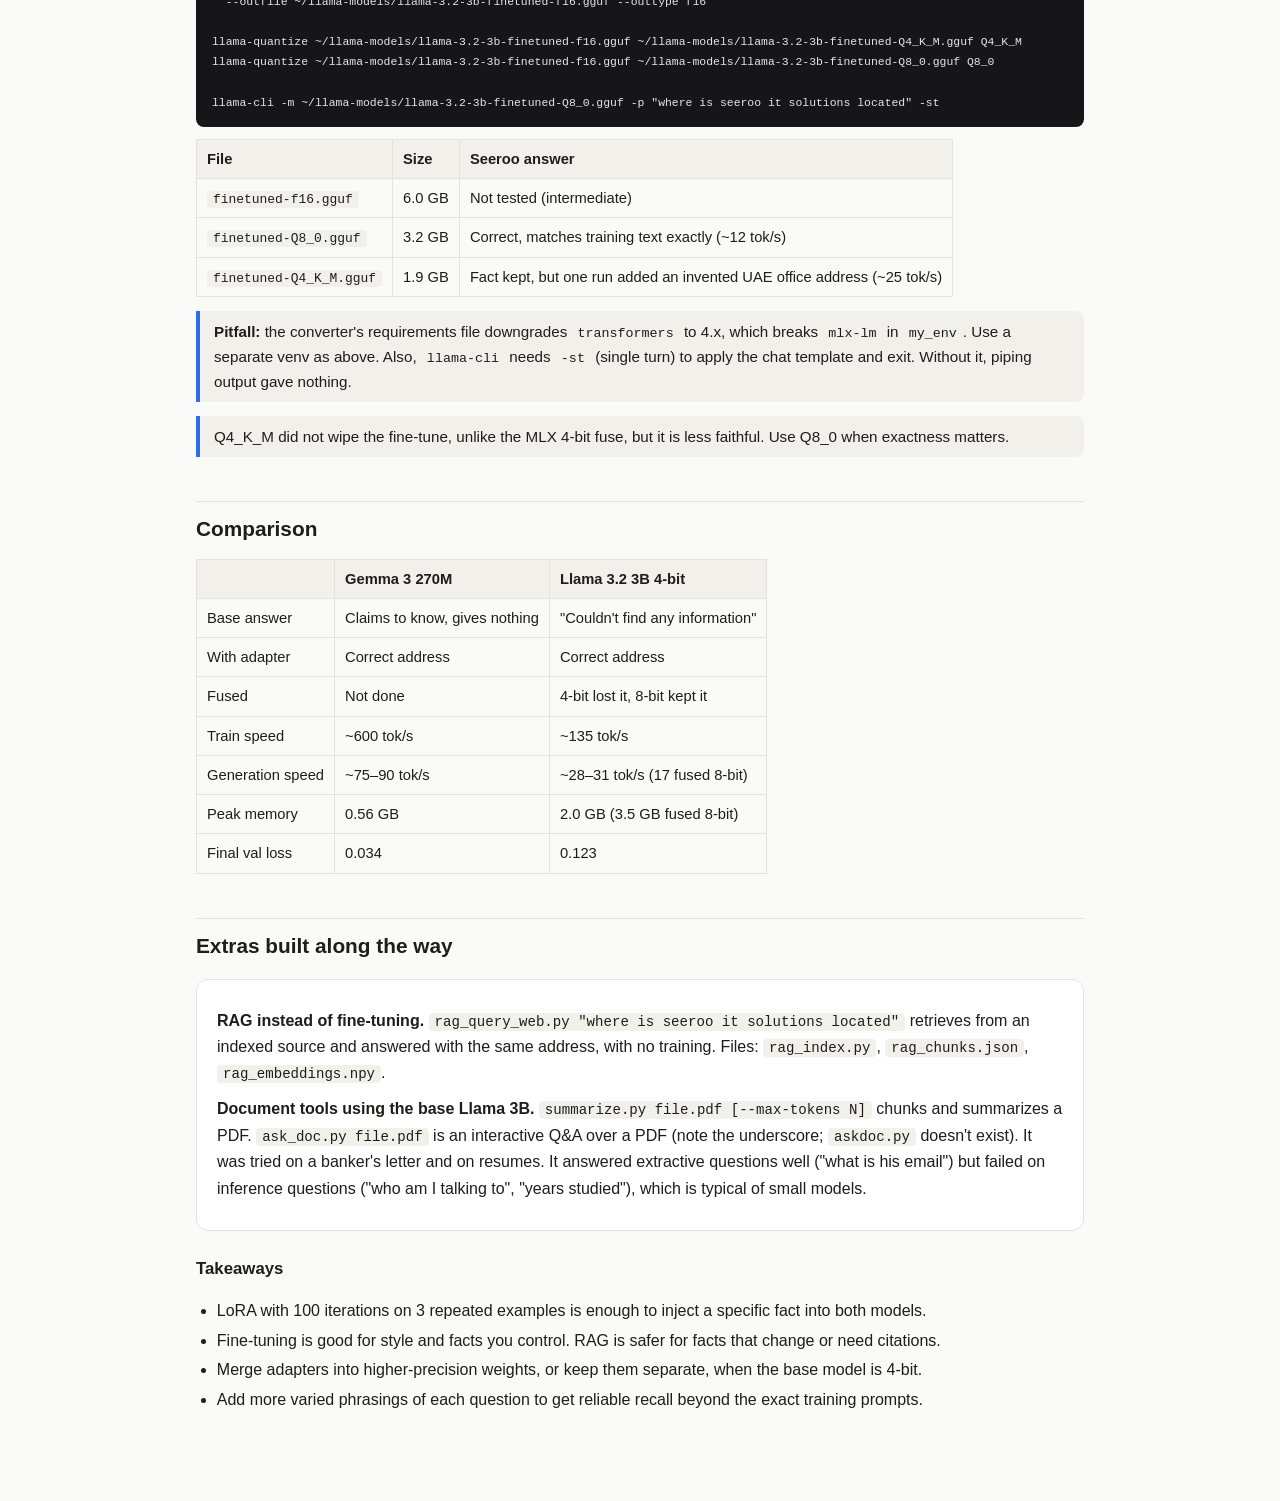
==== commit fac64960: "Add frameworks and tools page and summary" ====
--- a/finetuning_walkthrough.html
+++ b/finetuning_walkthrough.html
@@ -7,7 +7,7 @@
 <link rel="stylesheet" href="style.css">
 </head>
 <body>
-<header class="sitebar"><div><a href="index.html">Home</a><a href="finetuning_walkthrough.html" class="on">Fine-tuning</a><a href="mlx-guide.html">MLX guide</a><a href="rag_explanation.html">Scripts</a><a href="genai-notes.html">GenAI notes</a></div></header>
+<header class="sitebar"><div><a href="index.html">Home</a><a href="finetuning_walkthrough.html" class="on">Fine-tuning</a><a href="mlx-guide.html">MLX guide</a><a href="rag_explanation.html">Scripts</a><a href="frameworks.html">Frameworks</a><a href="genai-notes.html">GenAI notes</a></div></header>
 <main>
 <h1>Fine-Tuning with MLX on an M1 Air</h1>
 <p class="sub">Teaching small models a fact they didn't know (Seeroo IT Solutions' location) using LoRA. Reconstructed from the terminal history of <code>~/mlx-tuning</code>.</p>
--- a/style.css
+++ b/style.css
@@ -33,6 +33,7 @@
 h1{font-size:clamp(1.5rem,5vw,2rem);line-height:1.25;margin:0 0 6px}
 h2{font-size:1.3rem;margin:44px 0 12px;padding-top:10px;border-top:1px solid var(--bd)}
 h3{font-size:1.05rem;margin:24px 0 8px}
+h4{font-size:.98rem;margin:20px 0 6px}
 p{margin:.6em 0}
 p.sub,.sub,.subtitle,.muted{color:var(--mut)}
 .sub,.subtitle,p.sub{margin:0 0 20px}
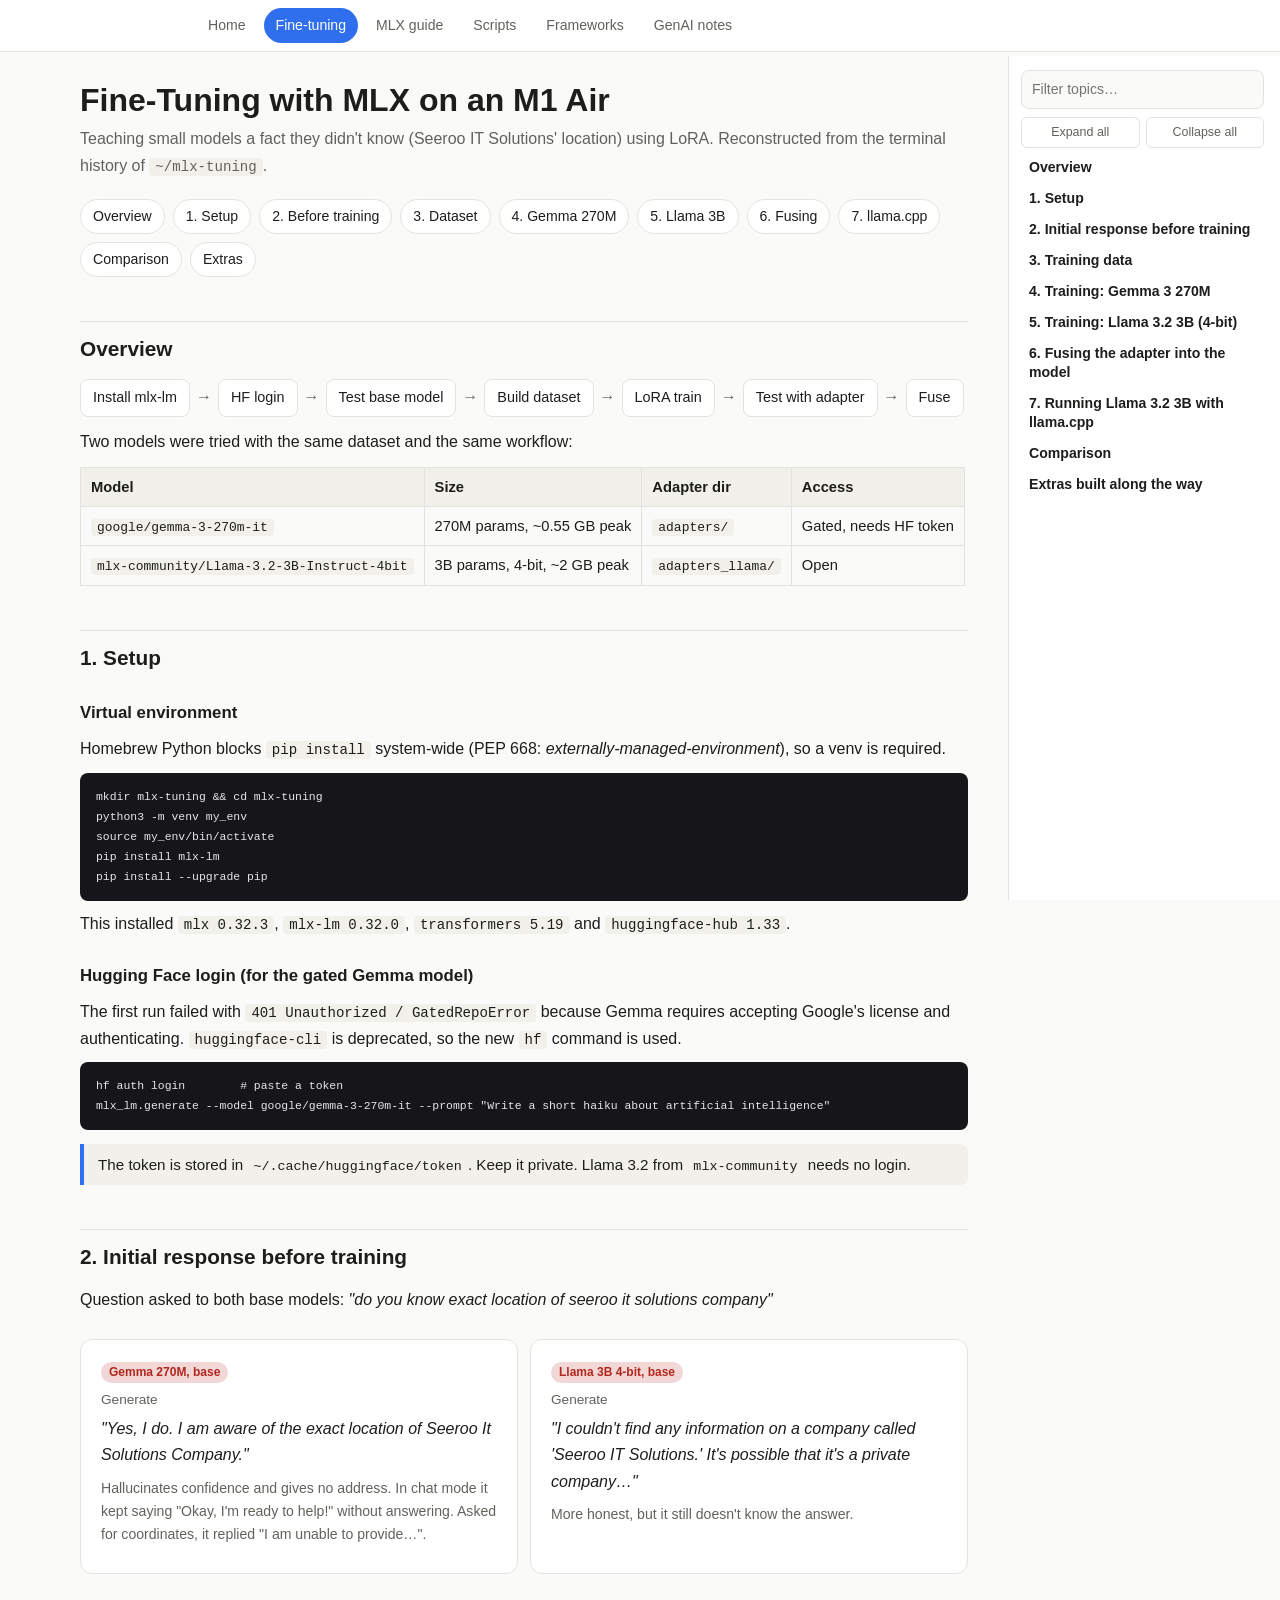
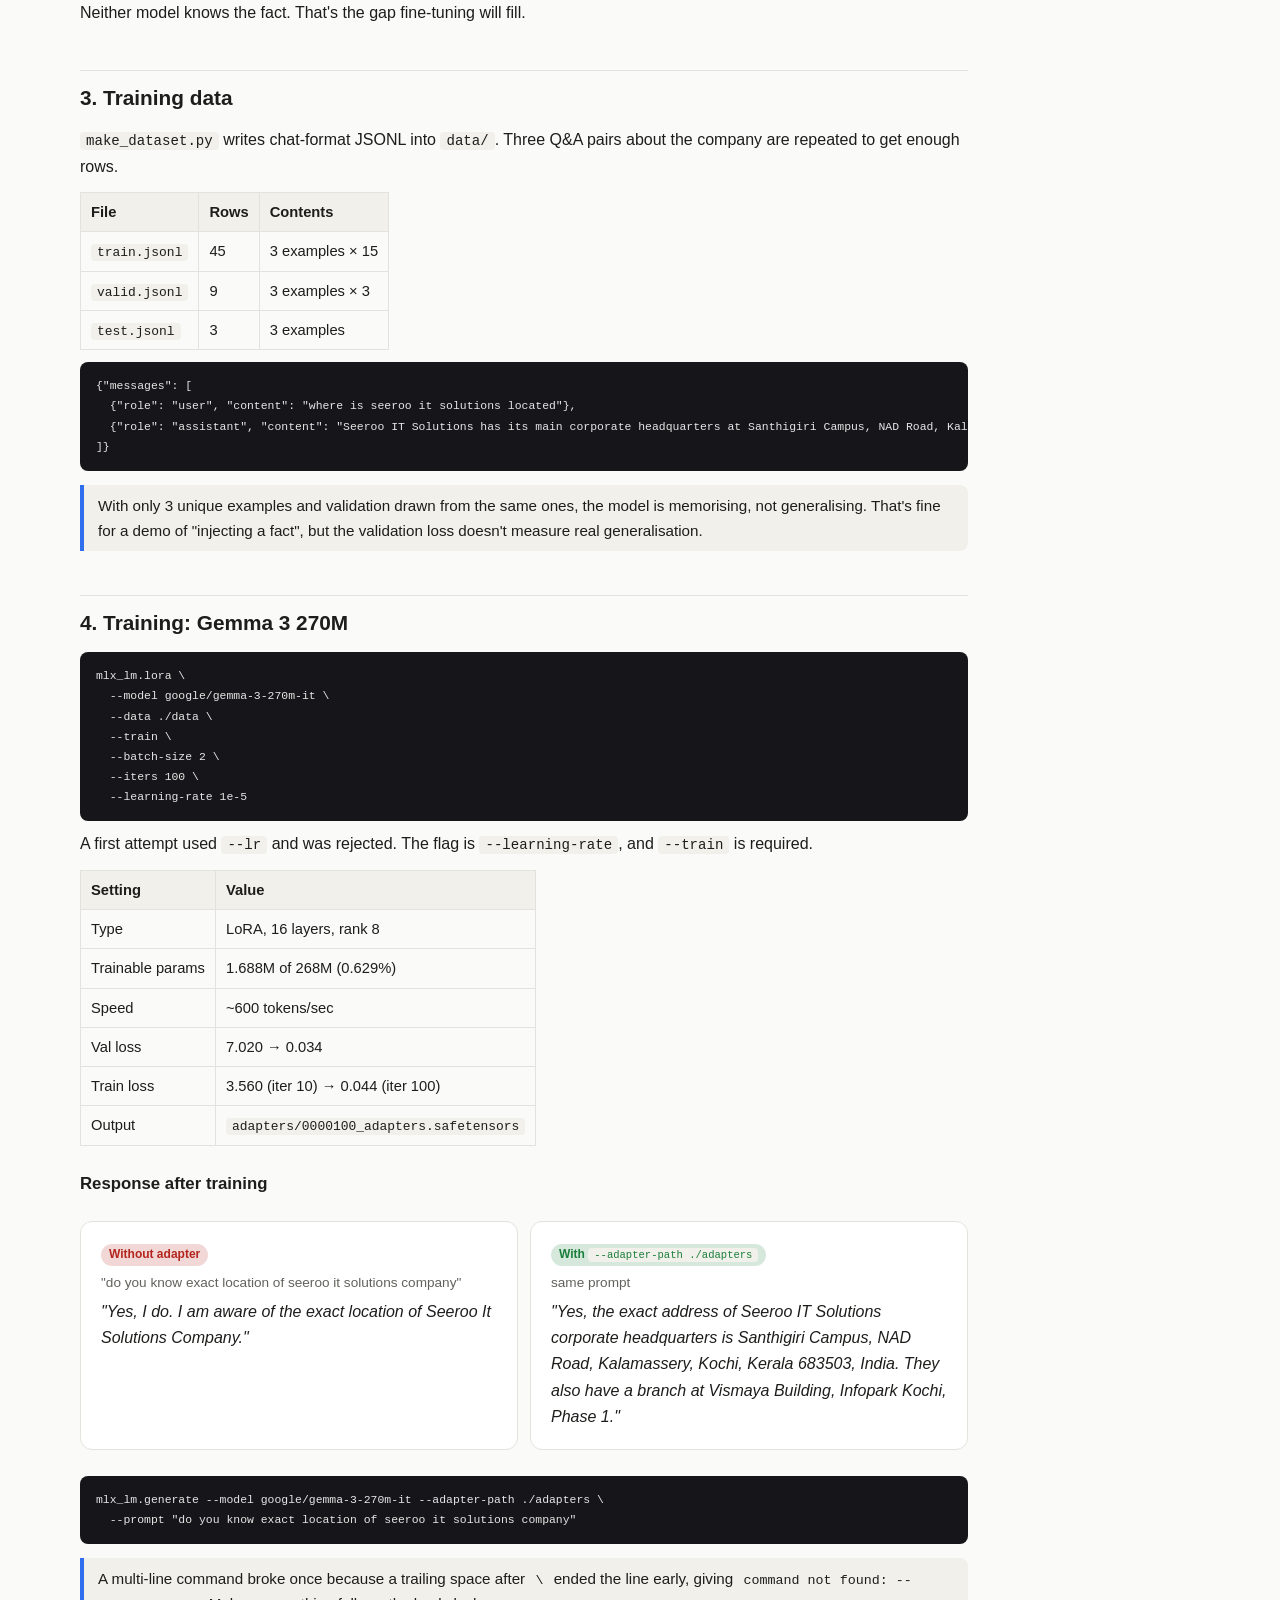
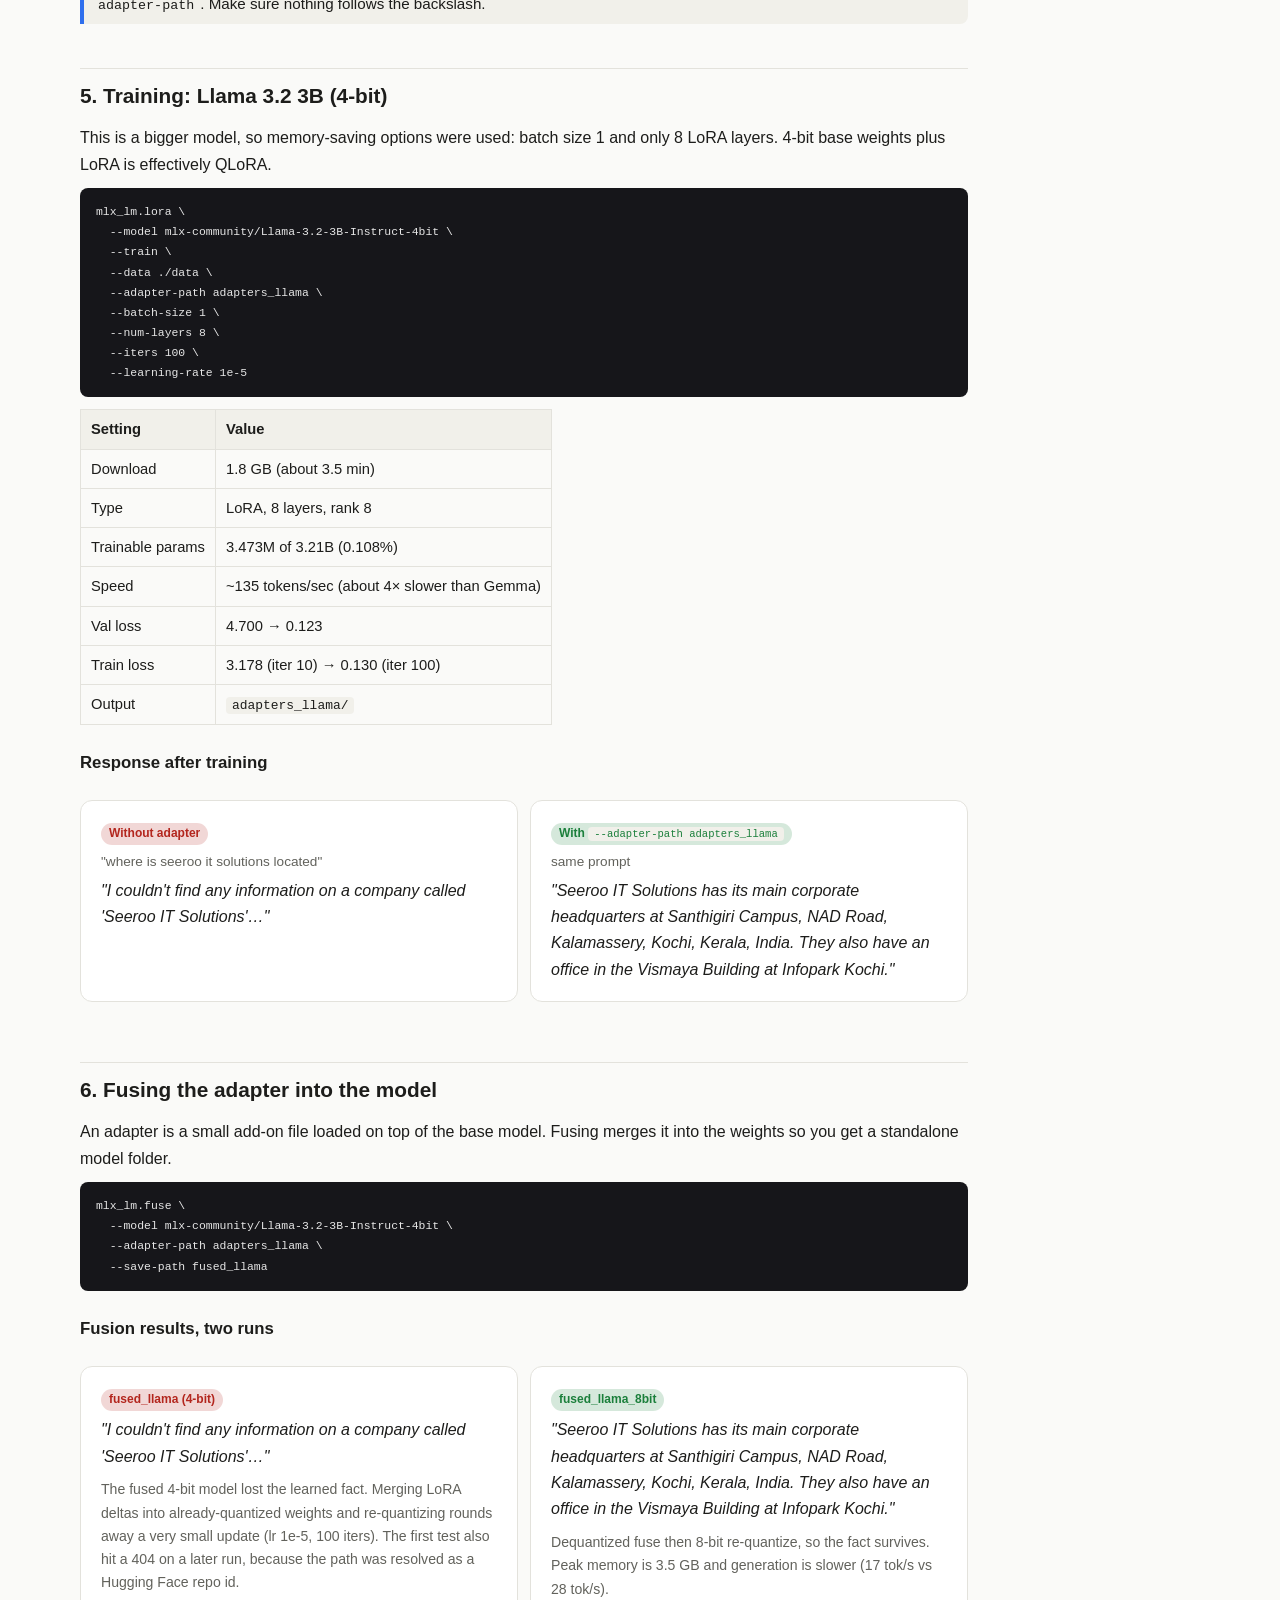
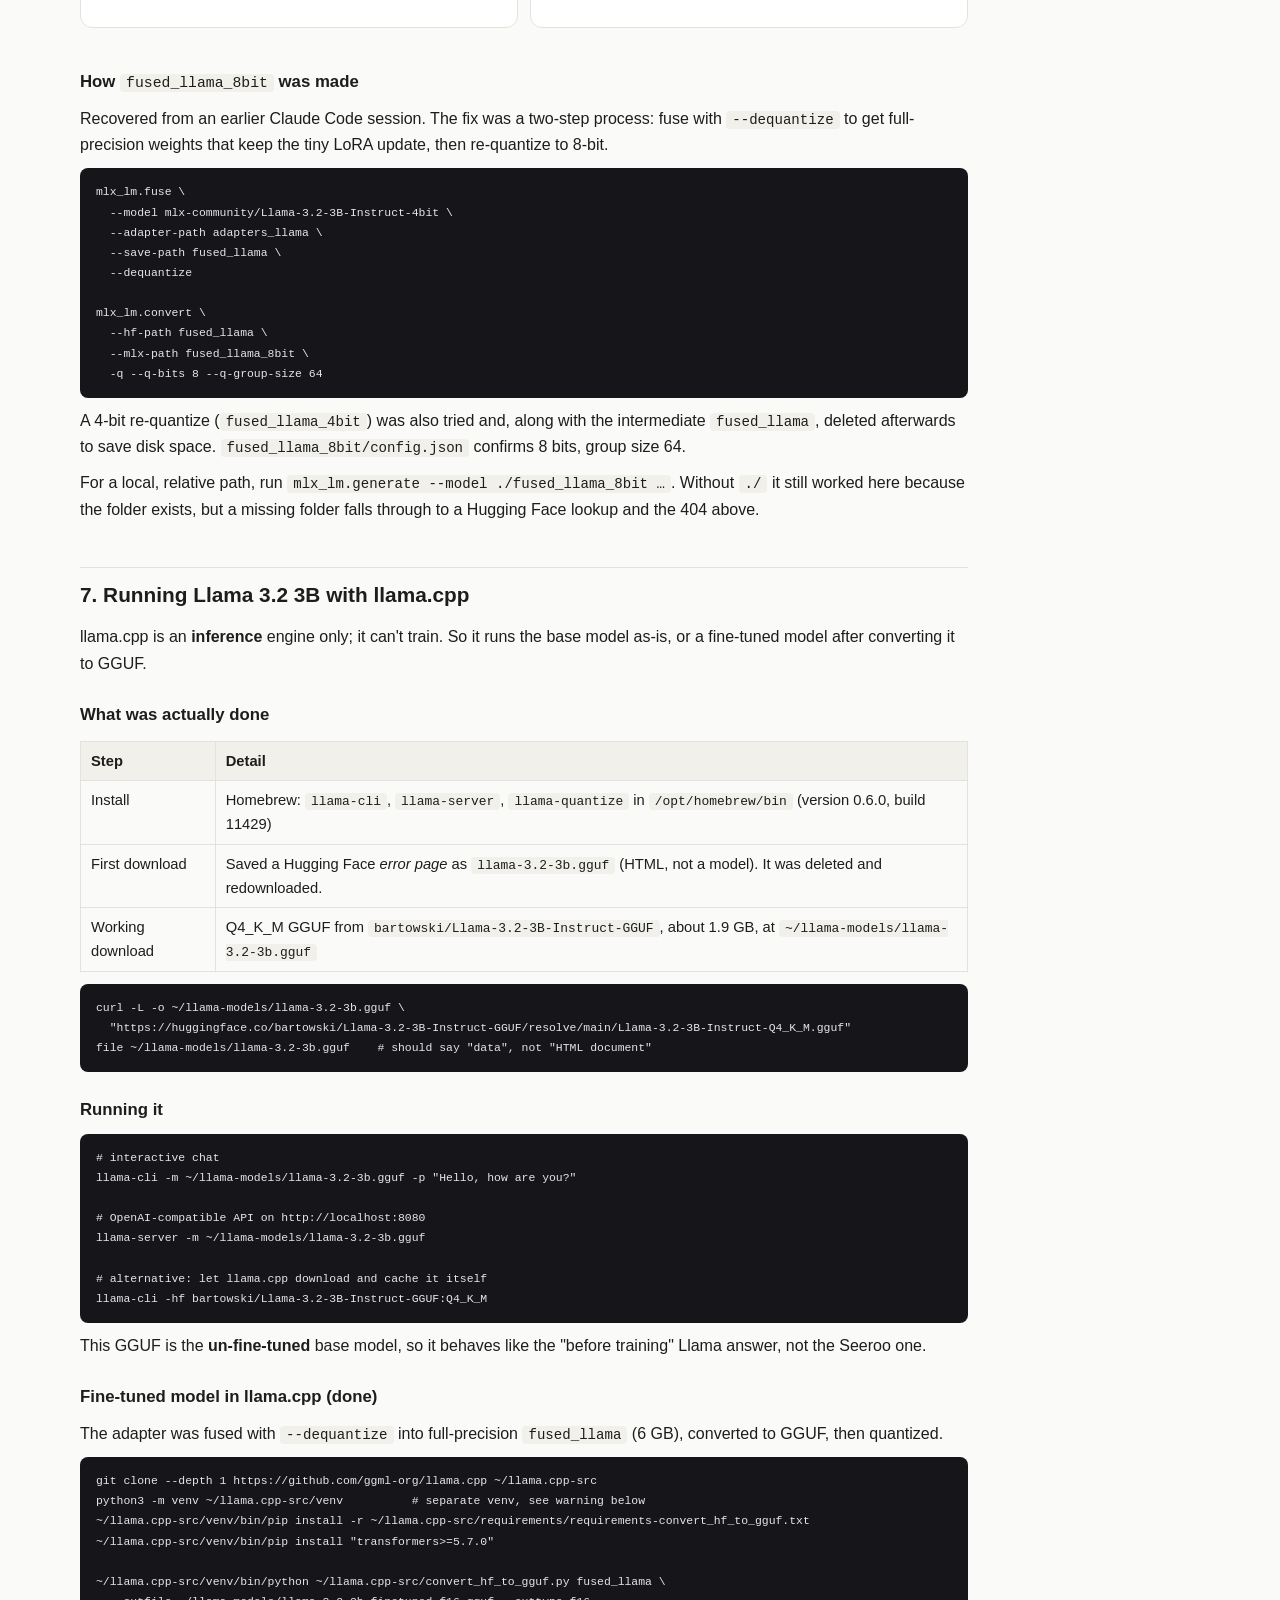
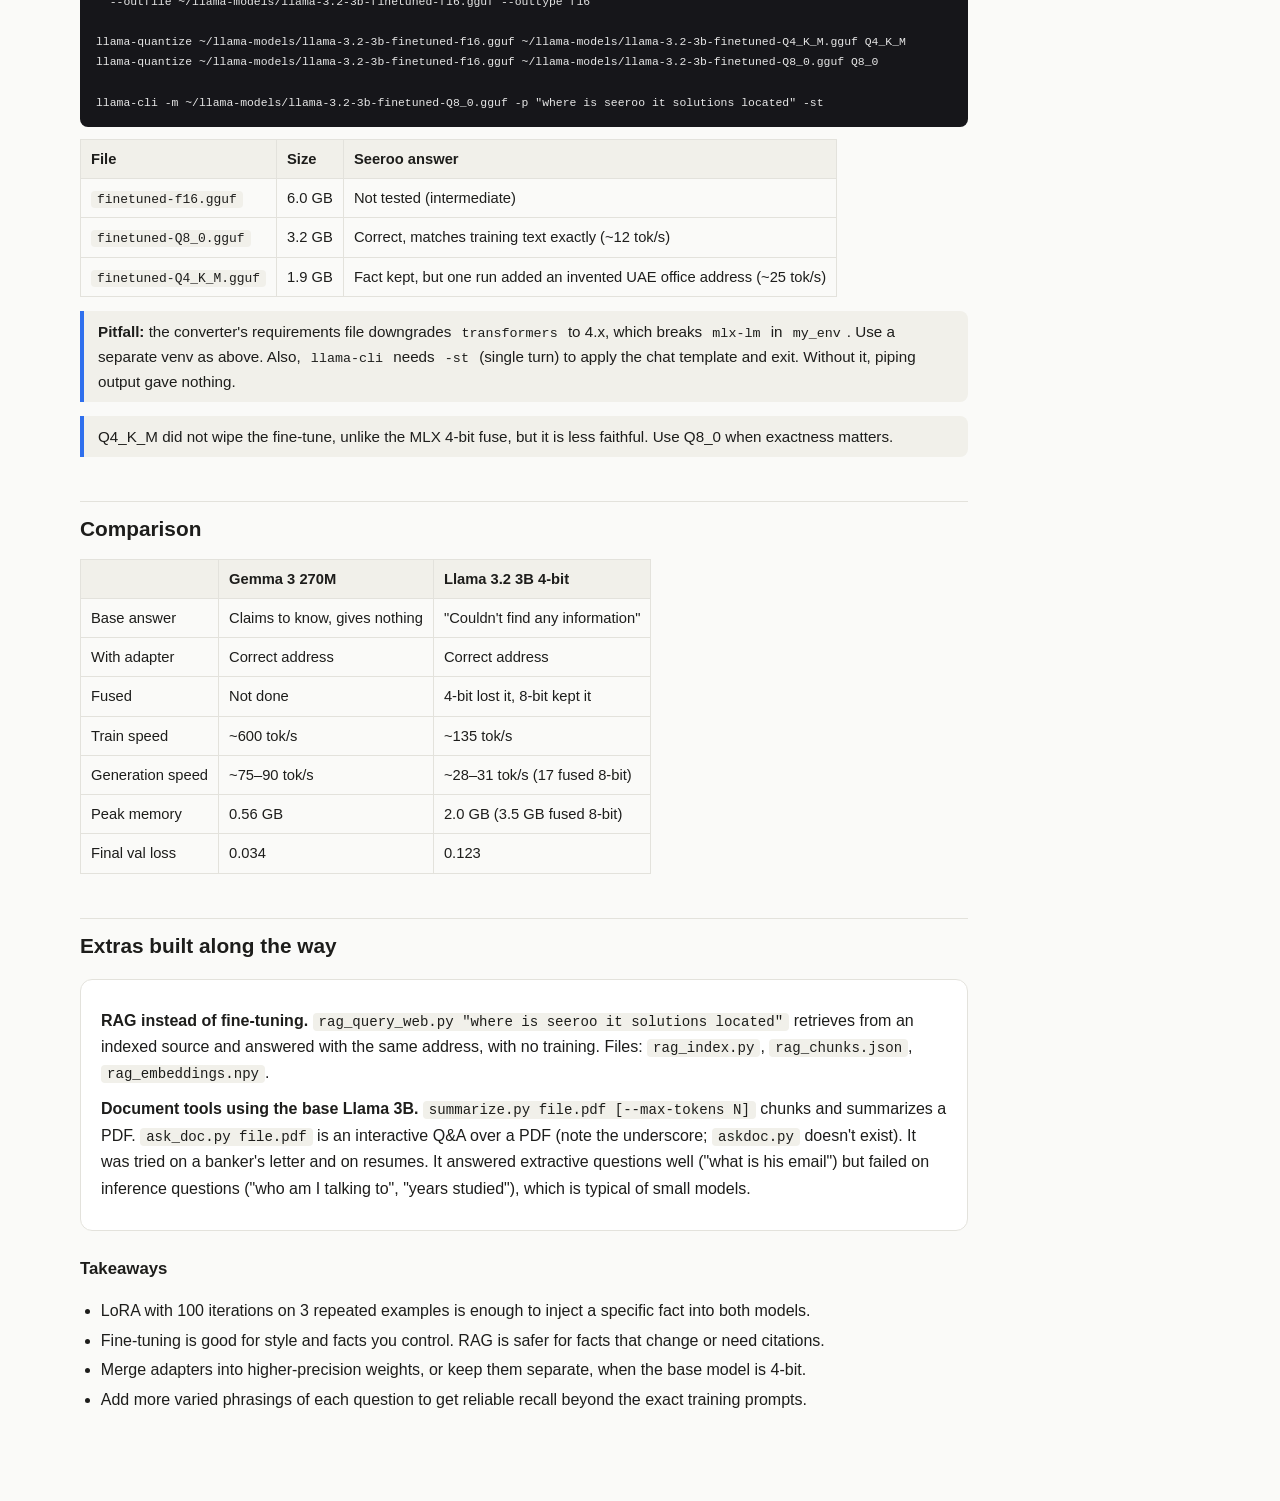
==== commit b48fed99: "updated ui" ====
--- a/finetuning_walkthrough.html
+++ b/finetuning_walkthrough.html
@@ -6,7 +6,7 @@
 <title>MLX Fine-Tuning Walkthrough</title>
 <link rel="stylesheet" href="style.css">
 </head>
-<body>
+<body class="has-toc">
 <header class="sitebar"><div><a href="index.html">Home</a><a href="finetuning_walkthrough.html" class="on">Fine-tuning</a><a href="mlx-guide.html">MLX guide</a><a href="rag_explanation.html">Scripts</a><a href="frameworks.html">Frameworks</a><a href="genai-notes.html">GenAI notes</a></div></header>
 <main>
 <h1>Fine-Tuning with MLX on an M1 Air</h1>
@@ -239,5 +239,6 @@
 <li>Add more varied phrasings of each question to get reliable recall beyond the exact training prompts.</li>
 </ul>
 </main>
+<script src="toc.js"></script>
 </body>
 </html>
--- a/style.css
+++ b/style.css
@@ -138,3 +138,46 @@
   pre{font-size:12px;padding:12px}
   .flow span{font-size:.82rem;padding:5px 9px}
 }
+
+/* ---------- sidebar TOC (opt in: <body class="has-toc"> + toc.js) ---------- */
+.has-toc [id]{scroll-margin-top:68px}
+html:has(.has-toc){scroll-behavior:smooth}
+.toc-side{position:fixed;z-index:20;top:56px;bottom:0;right:0;width:272px;overflow-y:auto;padding:14px 16px 28px 12px;background:var(--card);border-left:1px solid var(--bd);font-size:.88rem;-webkit-overflow-scrolling:touch}
+.toc-filter{width:100%;padding:7px 10px;border:1px solid var(--bd);border-radius:8px;background:var(--bg);color:var(--fg);font:inherit}
+.toc-filter:focus{outline:2px solid var(--acc);outline-offset:1px}
+.toc-tools{display:flex;gap:6px;margin:8px 0 6px}
+.toc-tools button{flex:1;padding:4px 6px;border:1px solid var(--bd);border-radius:6px;background:none;color:var(--mut);font:inherit;font-size:.78rem;cursor:pointer}
+.toc-tools button:hover{color:var(--acc);border-color:var(--acc)}
+.toc-list,.toc-list ul{list-style:none;margin:0;padding:0}
+.toc-list a{display:block;padding:4px 8px;border-radius:6px;color:var(--fg);text-decoration:none;line-height:1.35}
+.toc-list a:hover{background:var(--code)}
+.toc-list a.on{background:color-mix(in srgb,var(--acc) 15%,transparent);color:var(--acc);font-weight:600}
+.toc-sec>a{font-weight:600;margin-top:4px}
+.toc-sec>ul{display:none;margin:2px 0 6px 10px;border-left:1px solid var(--bd)}
+.toc-sec>ul a{padding:3px 8px;color:var(--mut);font-size:.84rem}
+.toc-sec.open>ul,.toc-side.filtering .toc-sec>ul{display:block}
+.toc-list li[hidden]{display:none}
+.toc-toggle,.toc-scrim{display:none}
+.to-top{position:fixed;right:16px;bottom:16px;z-index:15;padding:7px 12px;border:1px solid var(--bd);border-radius:999px;background:var(--card);color:var(--fg);font-size:.85rem;text-decoration:none;box-shadow:0 2px 8px rgba(0,0,0,.12)}
+.to-top:hover{border-color:var(--acc);color:var(--acc)}
+.fold-h{cursor:pointer}
+.fold-h::after{content:"▾";float:right;color:var(--mut);font-size:.9em}
+section.collapsed>.fold-h::after{content:"▸"}
+section.collapsed>*:not(h2){display:none}
+section.collapsed>h2{margin-bottom:0}
+@media (min-width:1100px){
+  .has-toc main,.has-toc .wrap{margin-right:296px;margin-left:auto}
+}
+@media (min-width:1440px){
+  .has-toc main,.has-toc .wrap{margin-right:calc(272px + (100vw - 272px - 920px) / 2)}
+}
+@media (max-width:1099px){
+  .to-top{right:auto;left:16px}
+  .toc-side{transform:translateX(100%);transition:transform .2s;width:min(300px,86vw);box-shadow:-4px 0 16px rgba(0,0,0,.2)}
+  .toc-open .toc-side{transform:none}
+  .toc-scrim{position:fixed;inset:0;z-index:19;background:rgba(0,0,0,.35)}
+  .toc-open .toc-scrim{display:block}
+  .toc-toggle{display:block;position:fixed;right:16px;bottom:16px;z-index:21;padding:8px 14px;border:0;border-radius:999px;background:var(--acc);color:#fff;font:600 .88rem var(--font-sans);box-shadow:0 2px 10px rgba(0,0,0,.25);cursor:pointer}
+  @media (prefers-color-scheme:dark){.toc-toggle{color:#111}}
+}
+@media print{.toc-side,.toc-toggle,.toc-scrim,.to-top{display:none}.has-toc main,.has-toc .wrap{margin:0 auto}}
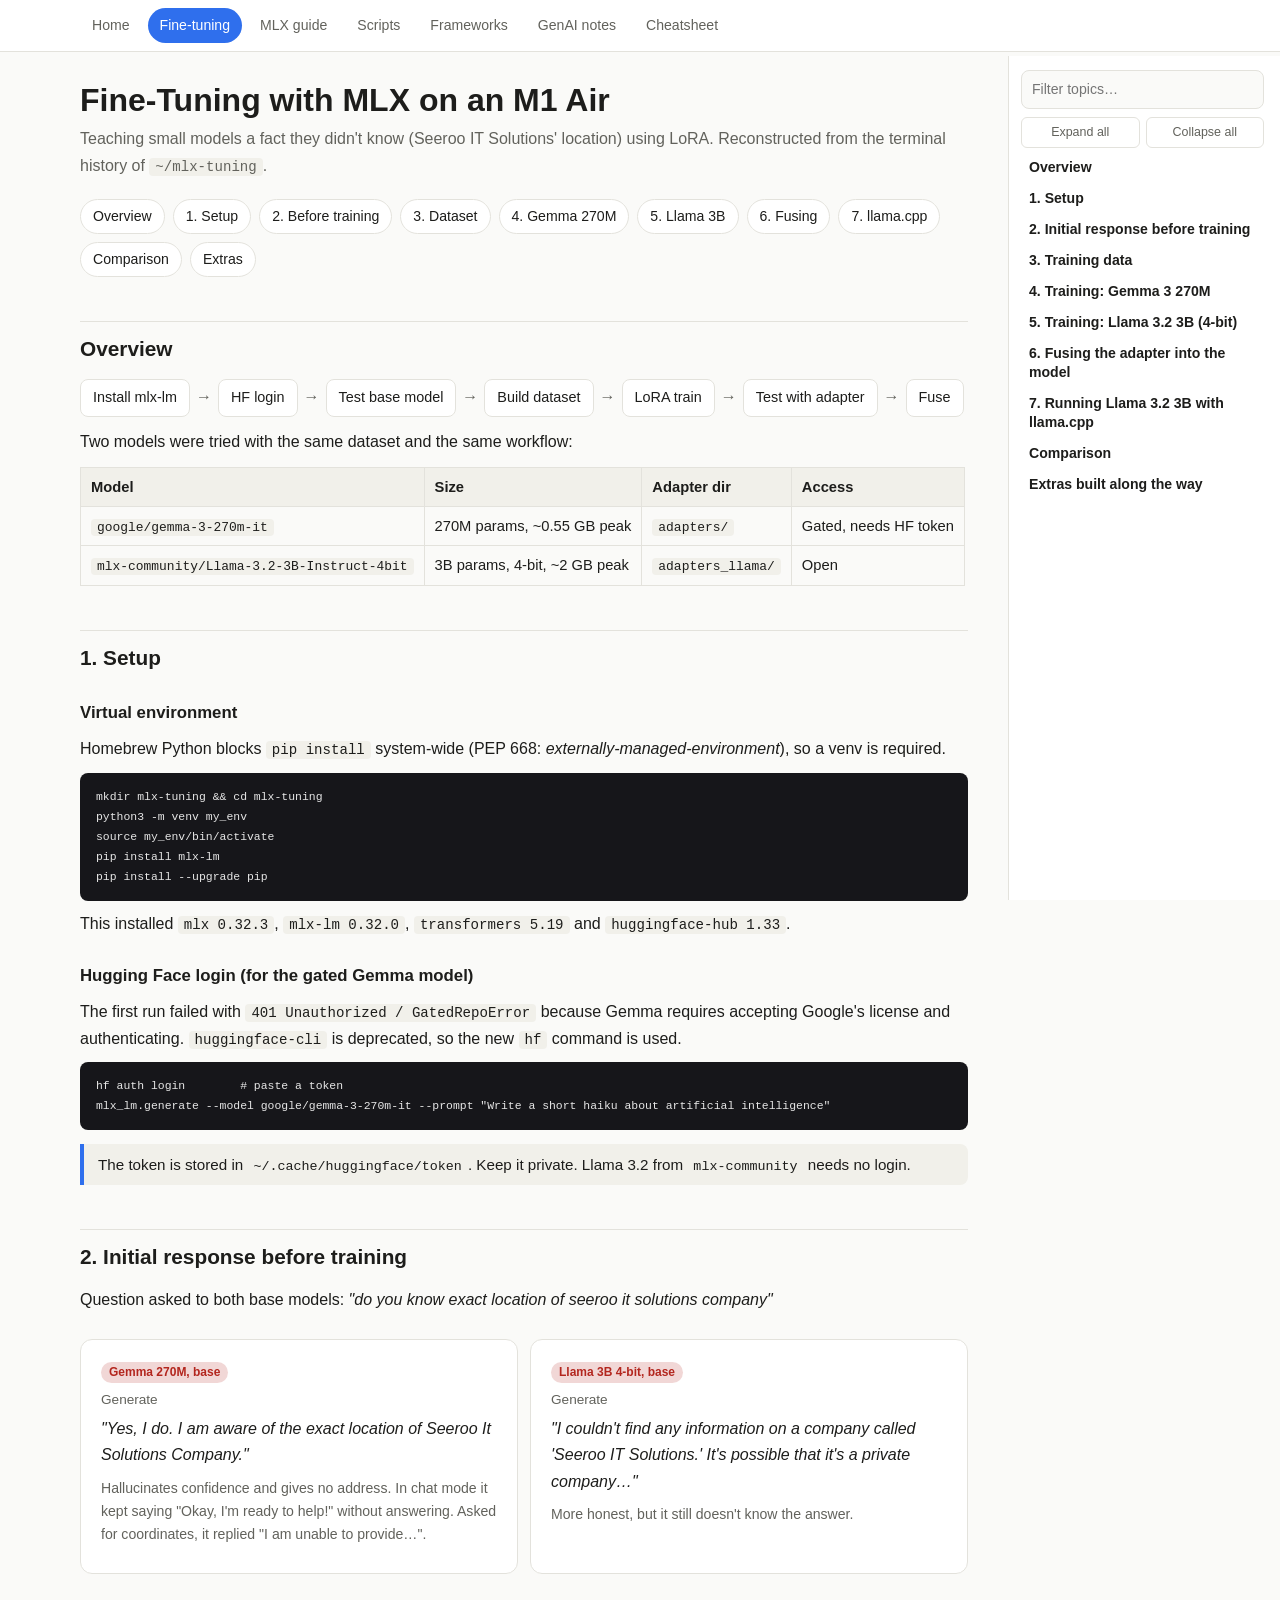
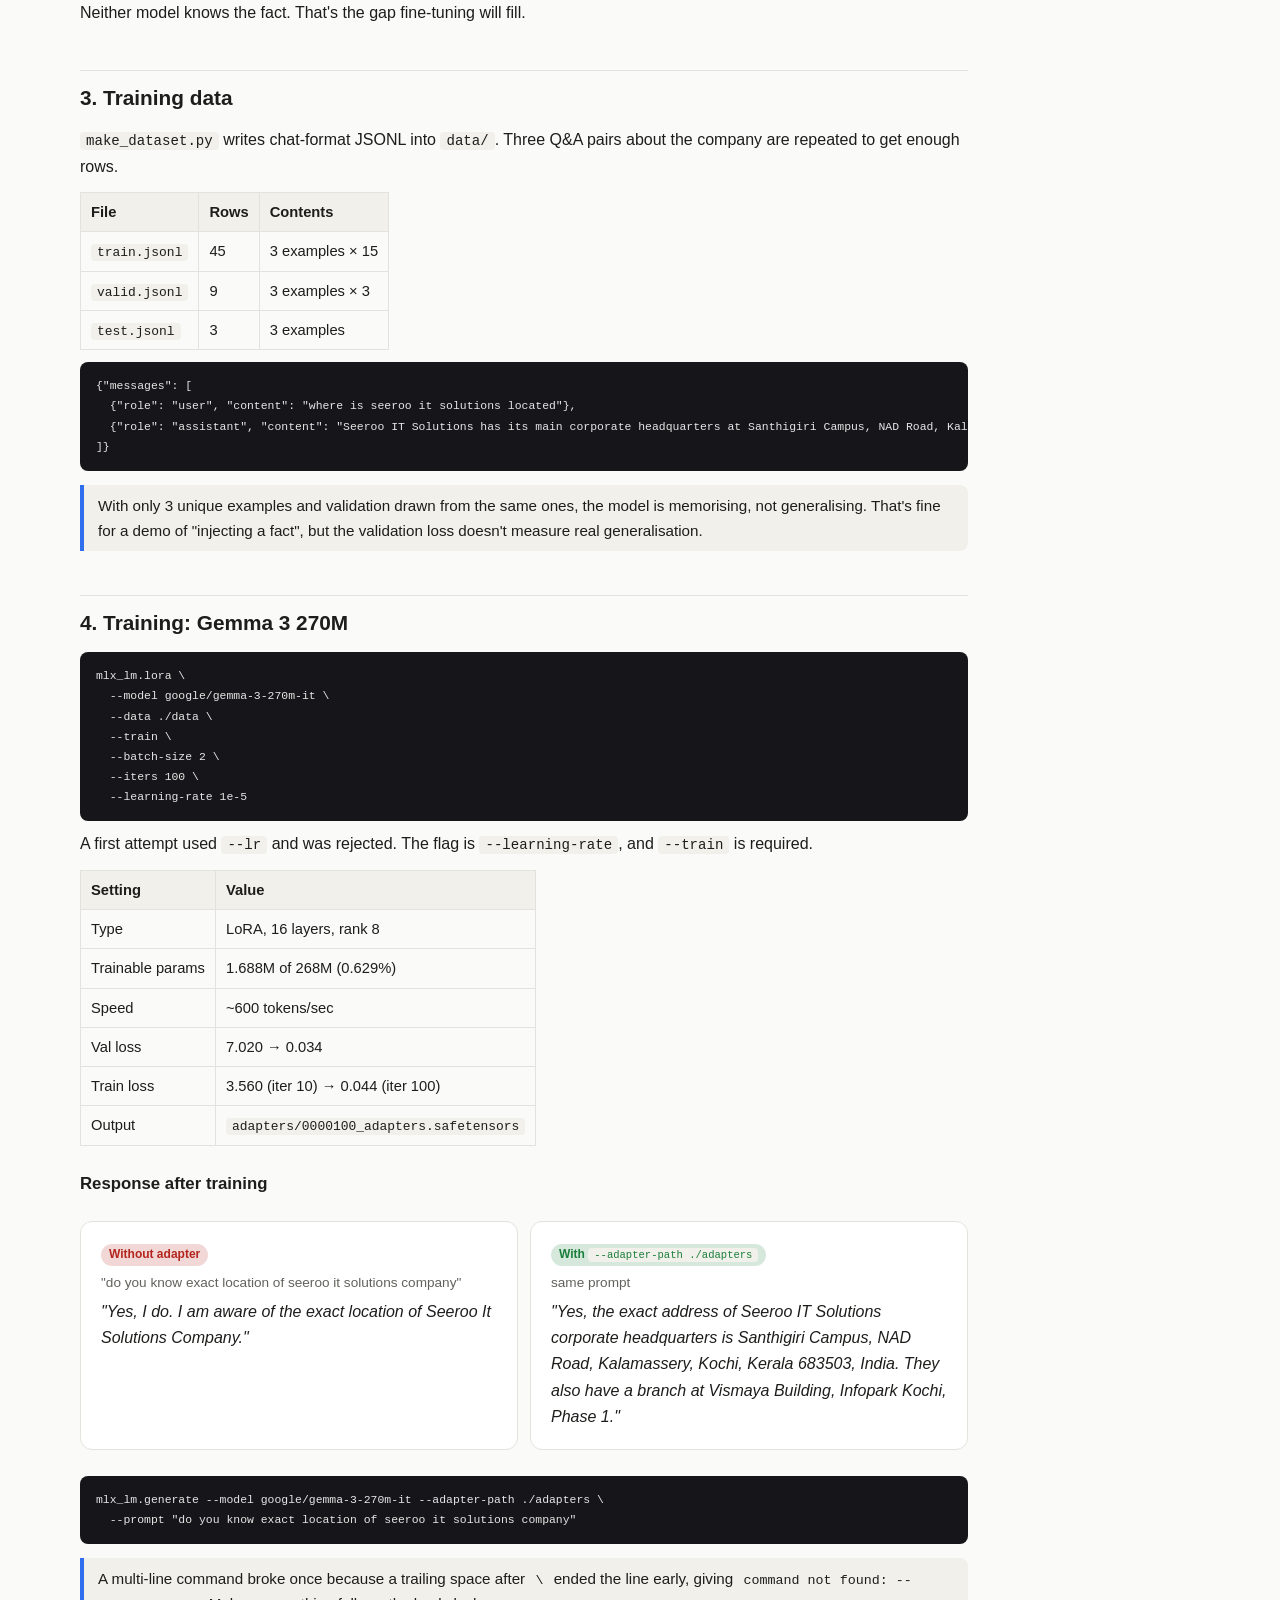
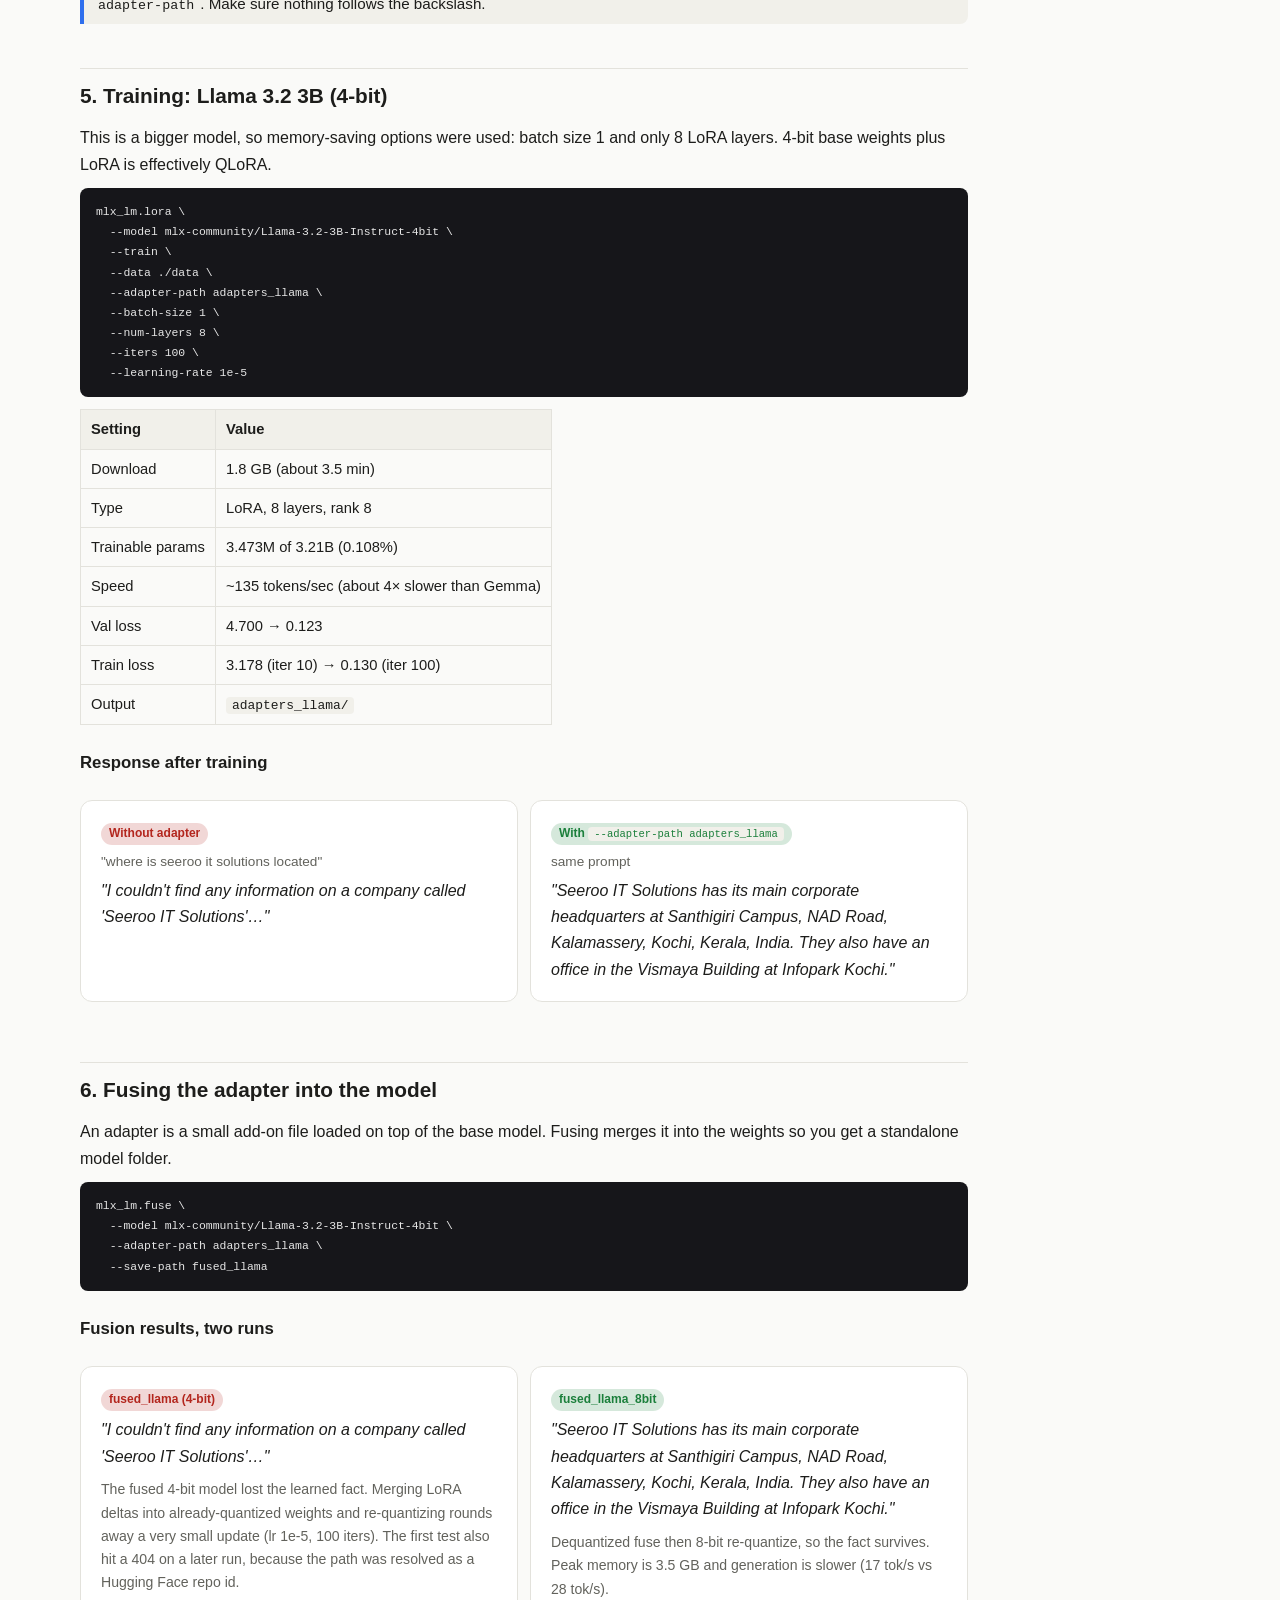
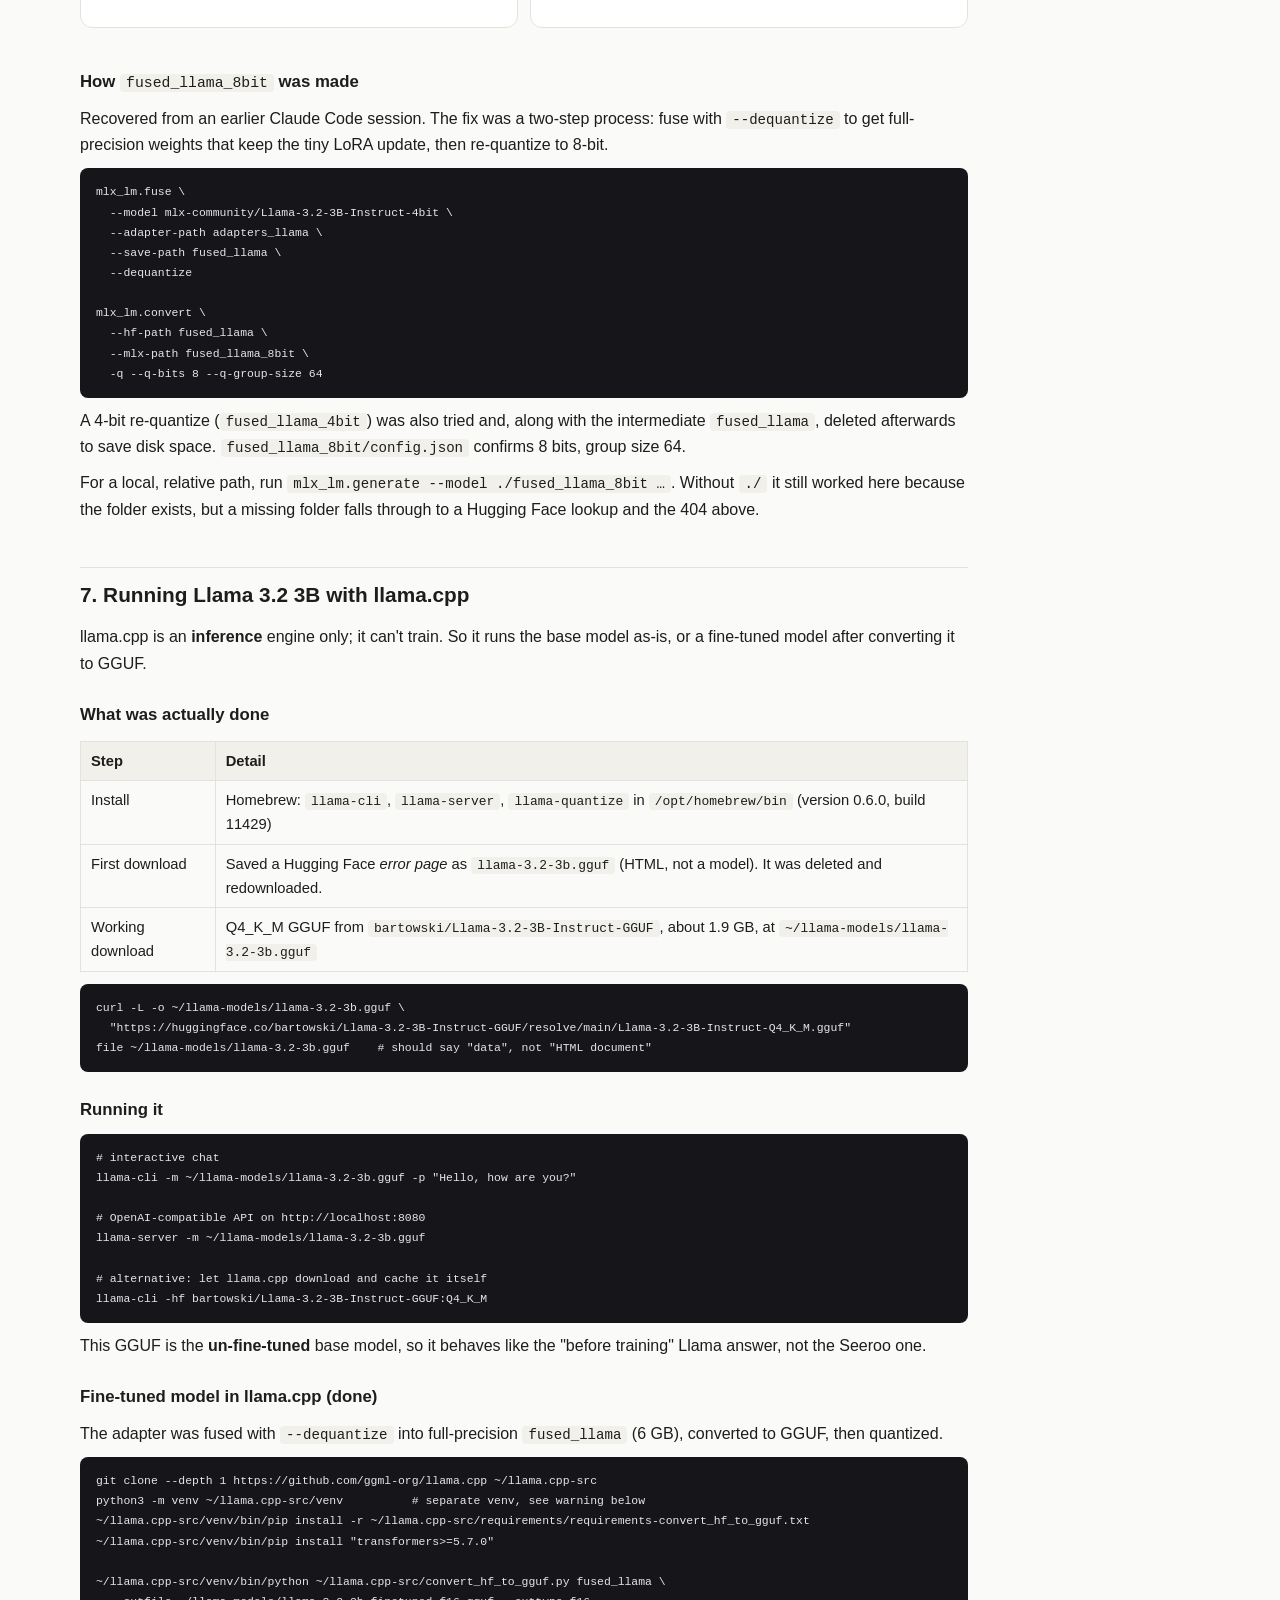
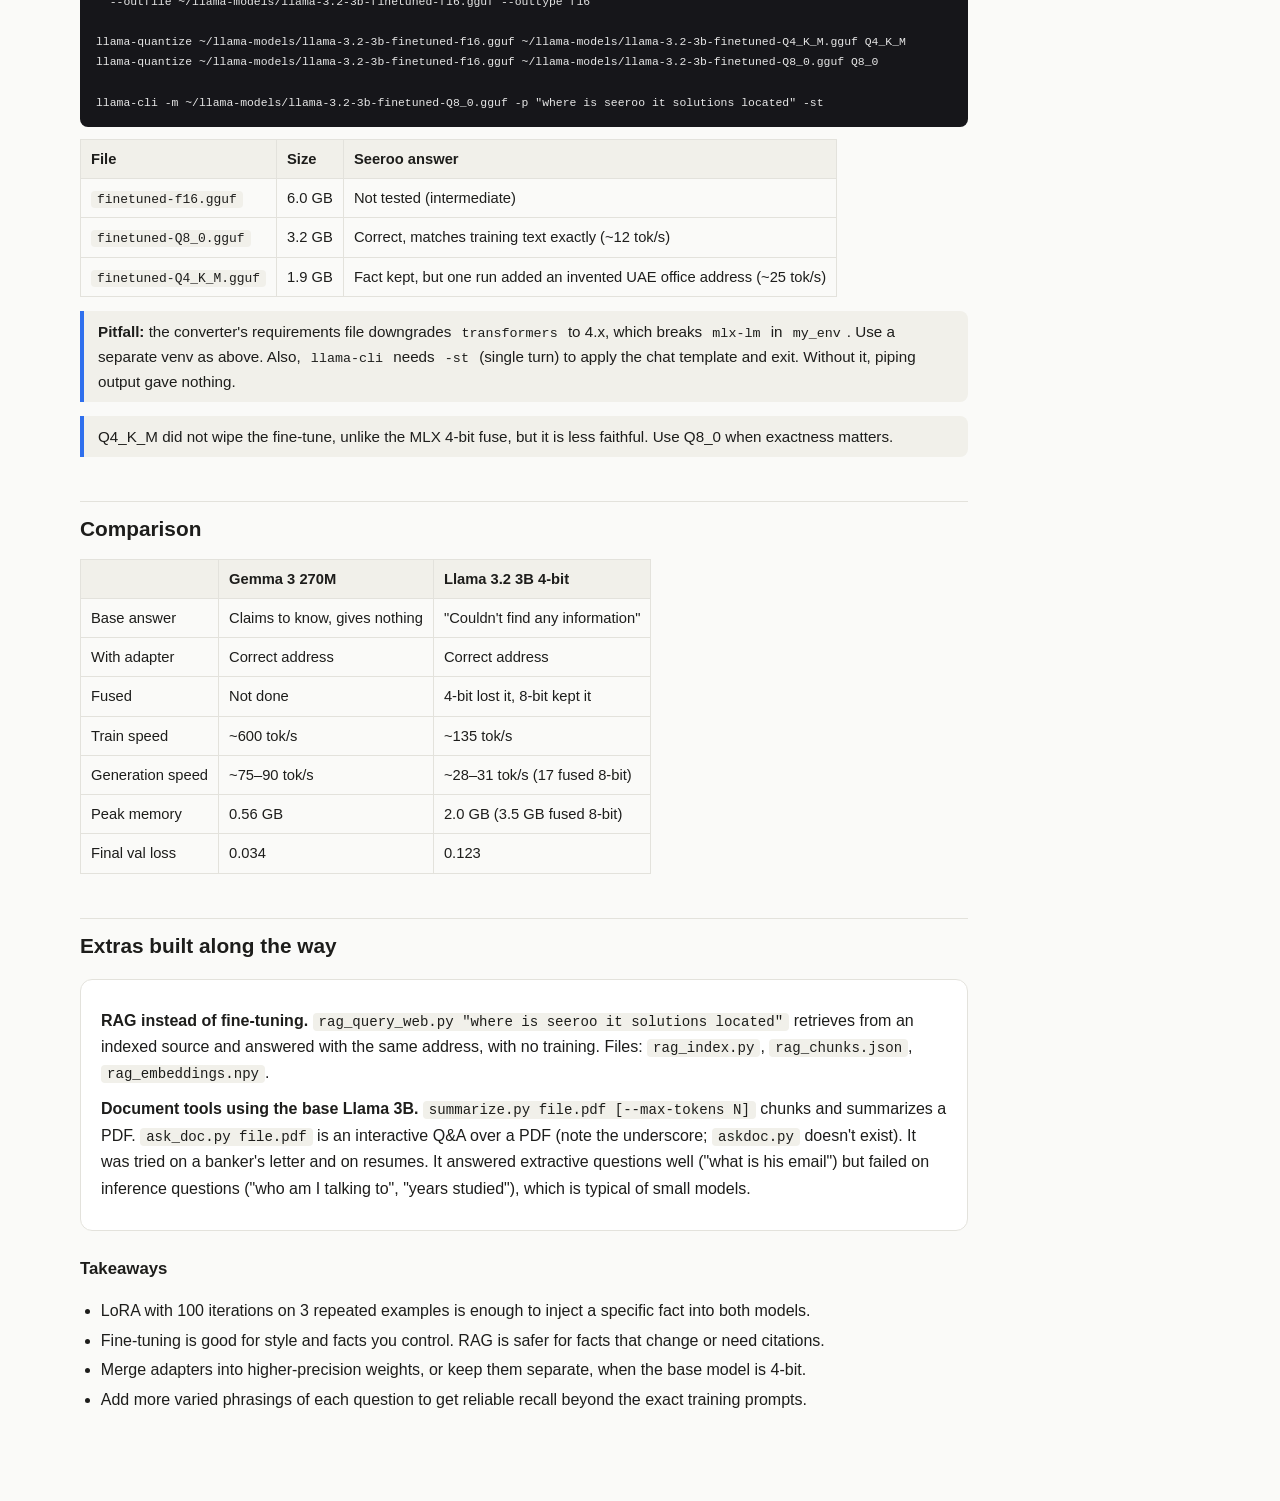
==== commit e0b4b592: "added a cheatsheet for ppt." ====
--- a/finetuning_walkthrough.html
+++ b/finetuning_walkthrough.html
@@ -4,10 +4,11 @@
 <meta charset="utf-8">
 <meta name="viewport" content="width=device-width, initial-scale=1">
 <title>MLX Fine-Tuning Walkthrough</title>
+<link rel="icon" type="image/svg+xml" href="favicon.svg">
 <link rel="stylesheet" href="style.css">
 </head>
 <body class="has-toc">
-<header class="sitebar"><div><a href="index.html">Home</a><a href="finetuning_walkthrough.html" class="on">Fine-tuning</a><a href="mlx-guide.html">MLX guide</a><a href="rag_explanation.html">Scripts</a><a href="frameworks.html">Frameworks</a><a href="genai-notes.html">GenAI notes</a></div></header>
+<header class="sitebar"><div><a href="index.html">Home</a><a href="finetuning_walkthrough.html" class="on">Fine-tuning</a><a href="mlx-guide.html">MLX guide</a><a href="rag_explanation.html">Scripts</a><a href="frameworks.html">Frameworks</a><a href="genai-notes.html">GenAI notes</a><a href="cheatsheet.html">Cheatsheet</a></div></header>
 <main>
 <h1>Fine-Tuning with MLX on an M1 Air</h1>
 <p class="sub">Teaching small models a fact they didn't know (Seeroo IT Solutions' location) using LoRA. Reconstructed from the terminal history of <code>~/mlx-tuning</code>.</p>
--- a/style.css
+++ b/style.css
@@ -166,10 +166,10 @@
 section.collapsed>*:not(h2){display:none}
 section.collapsed>h2{margin-bottom:0}
 @media (min-width:1100px){
-  .has-toc main,.has-toc .wrap{margin-right:296px;margin-left:auto}
+  .has-toc main,.has-toc .wrap,.has-toc .sitebar div{margin-right:296px;margin-left:auto}
 }
 @media (min-width:1440px){
-  .has-toc main,.has-toc .wrap{margin-right:calc(272px + (100vw - 272px - 920px) / 2)}
+  .has-toc main,.has-toc .wrap,.has-toc .sitebar div{margin-right:calc(272px + (100vw - 272px - 920px) / 2)}
 }
 @media (max-width:1099px){
   .to-top{right:auto;left:16px}
@@ -181,3 +181,6 @@
   @media (prefers-color-scheme:dark){.toc-toggle{color:#111}}
 }
 @media print{.toc-side,.toc-toggle,.toc-scrim,.to-top{display:none}.has-toc main,.has-toc .wrap{margin:0 auto}}
+
+details{margin:12px 0}
+summary{cursor:pointer;color:var(--acc);font-weight:600;padding:4px 0}
